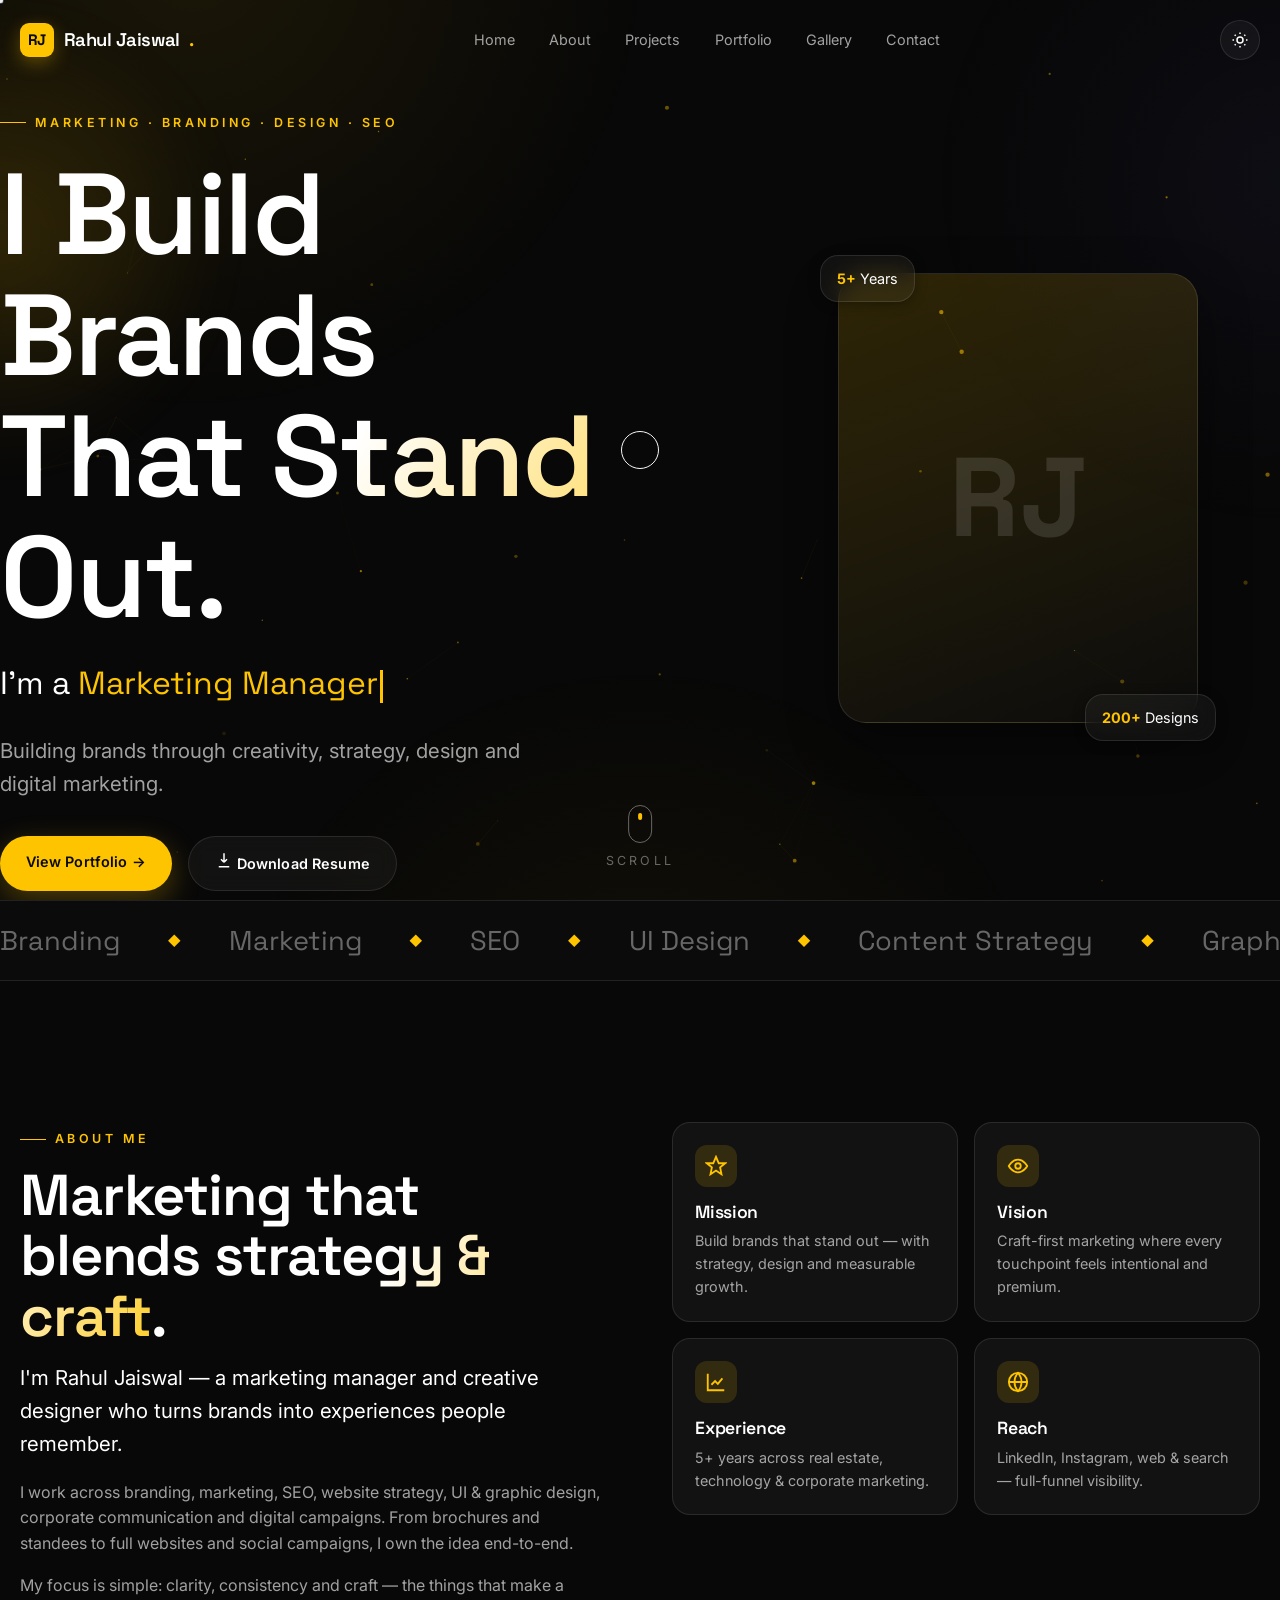
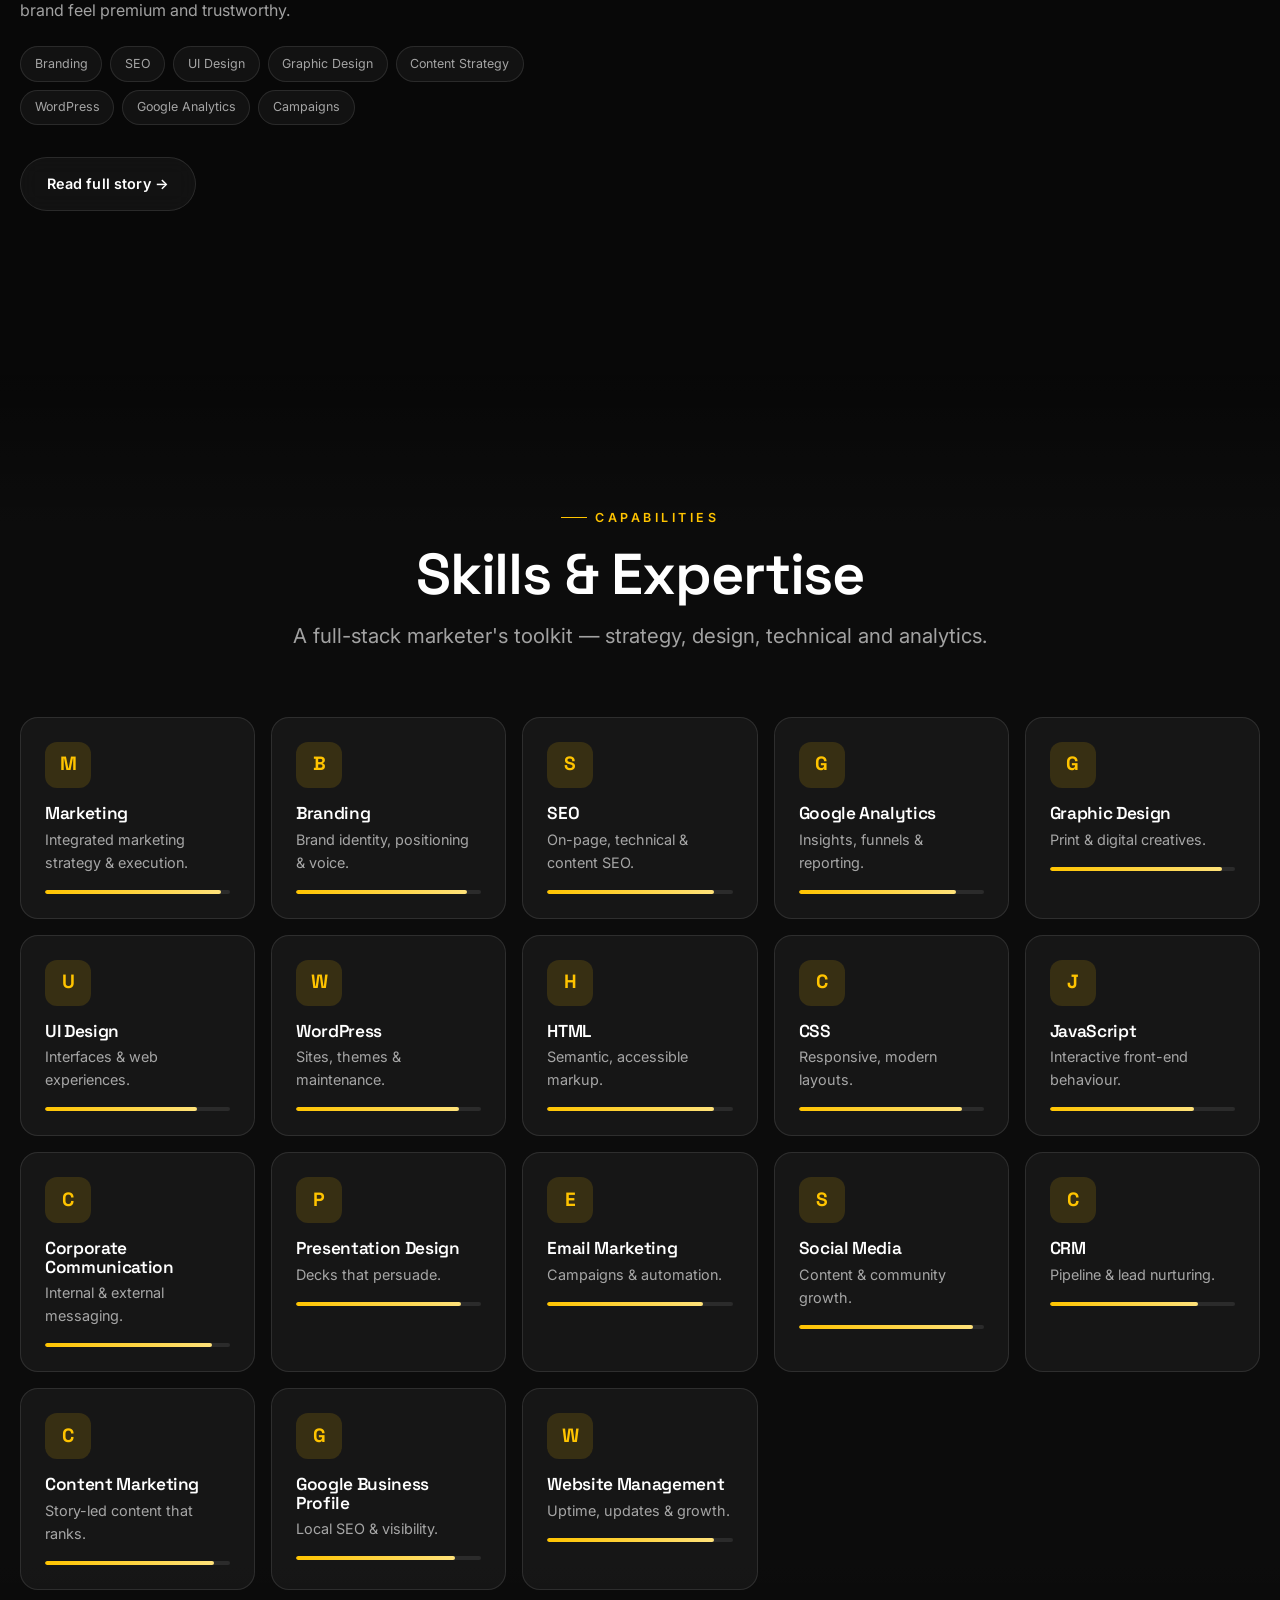
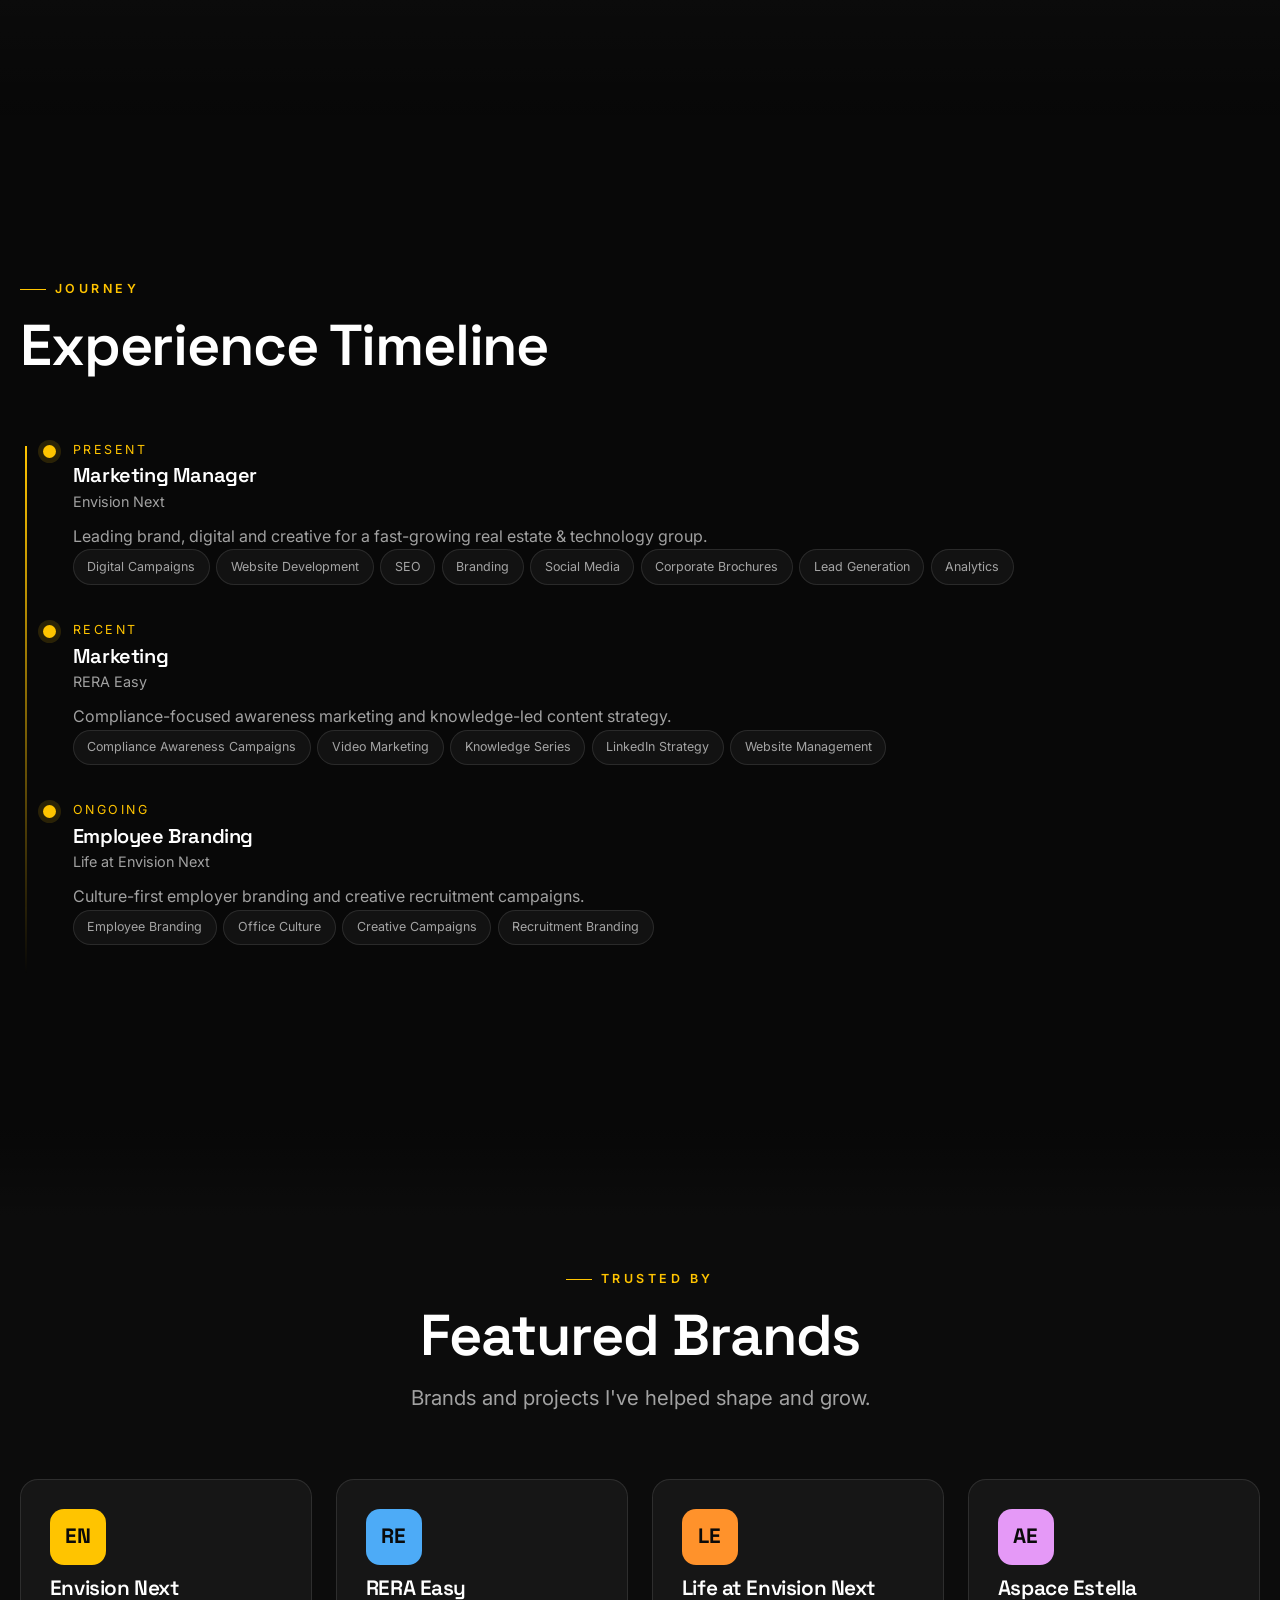
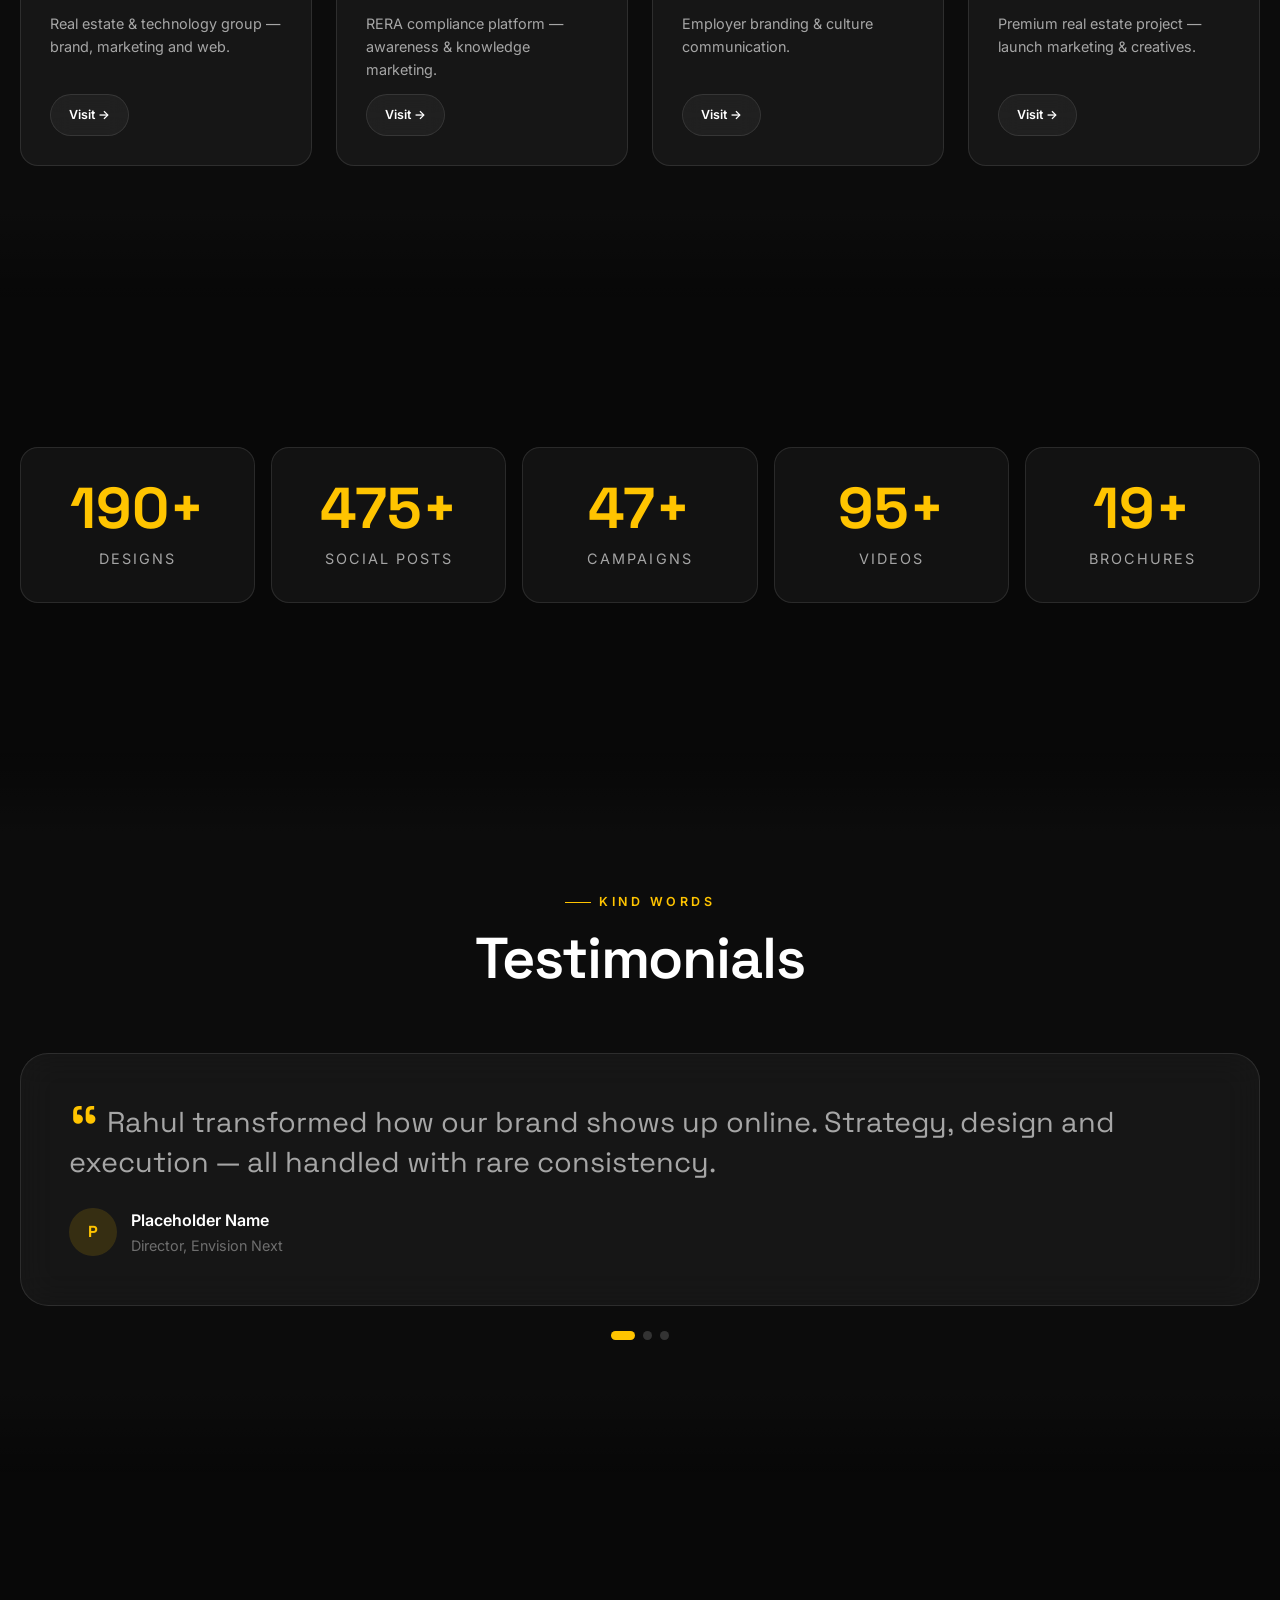
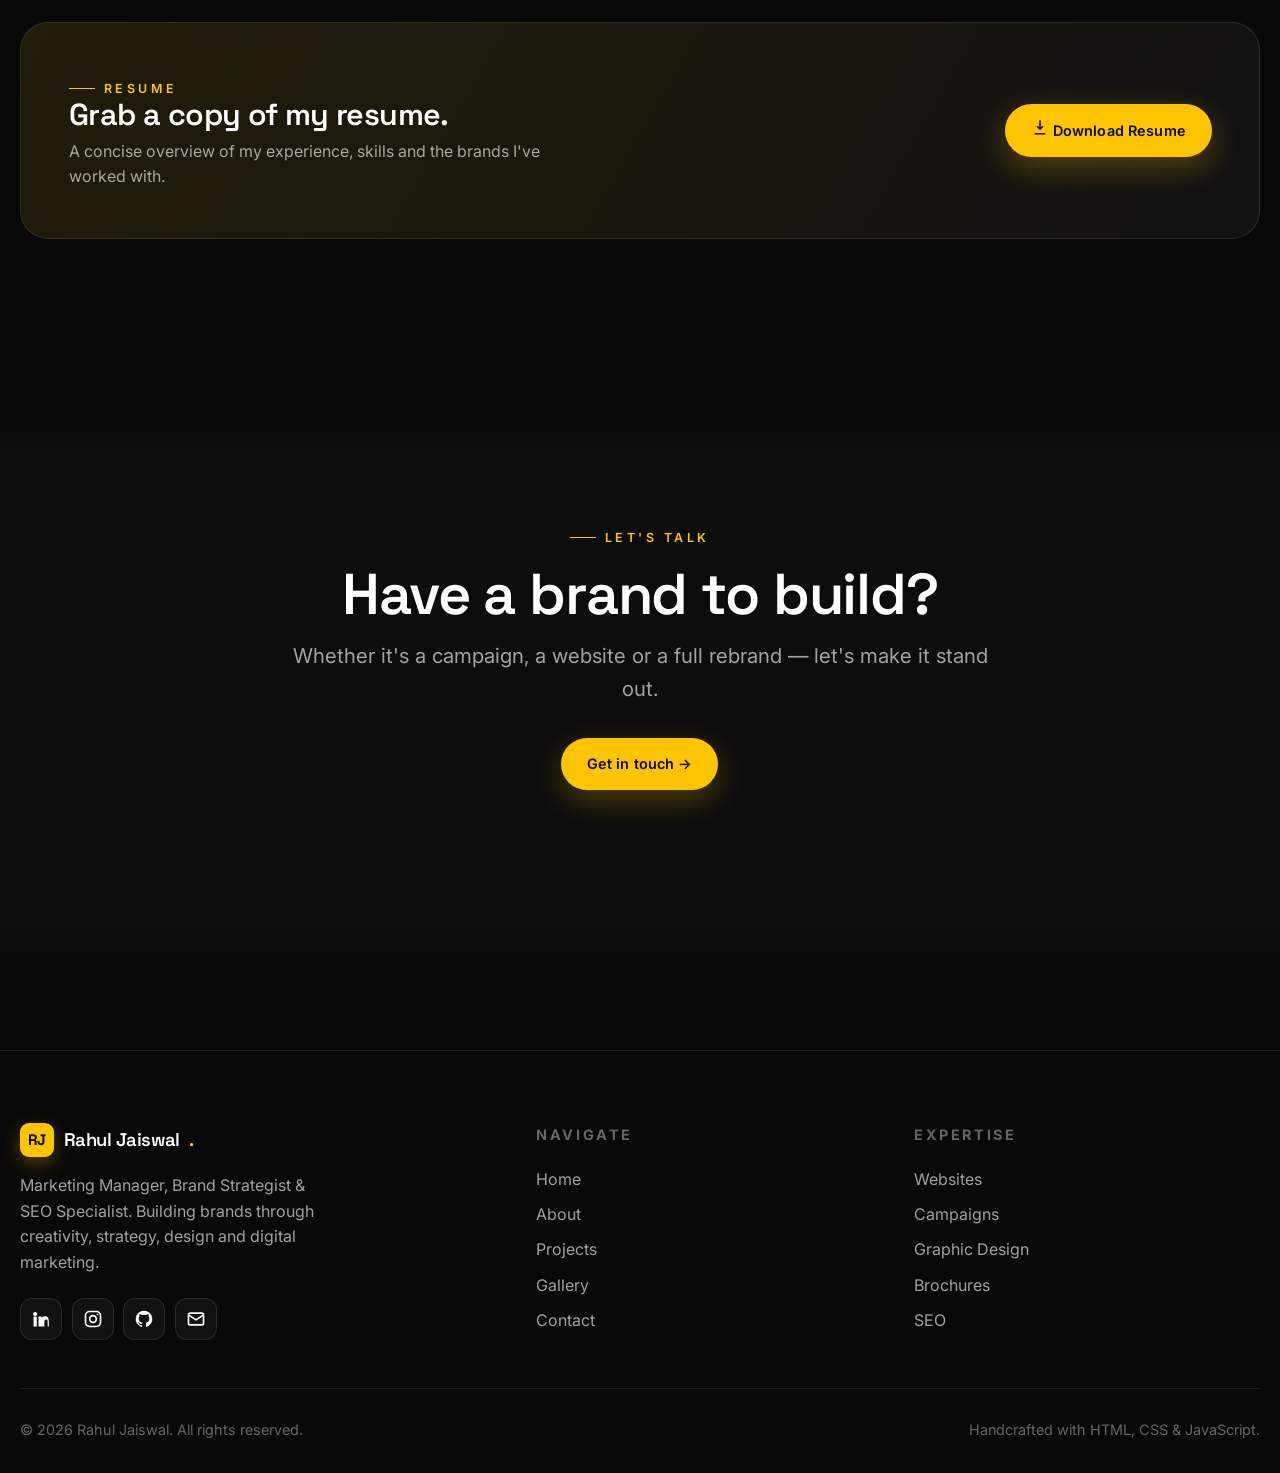
==== index.html @ 7d5ca187 "Build complete premium portfolio website for Rahul Jaiswal Handcrafted, framework-free portfolio (HT" ====
<!DOCTYPE html>
<html lang="en" data-theme="dark">
<head>
  <meta charset="UTF-8" />
  <meta name="viewport" content="width=device-width, initial-scale=1.0" />
  <meta name="theme-color" content="#080808" />

  <!-- Primary SEO -->
  <title>Rahul Jaiswal — Marketing Manager, Brand Strategist & SEO Specialist</title>
  <meta name="description" content="Portfolio of Rahul Jaiswal — Marketing Manager, Digital Marketing Strategist, Brand Designer and SEO Specialist. Building brands through creativity, strategy, design and digital marketing." />
  <meta name="keywords" content="Rahul Jaiswal, Marketing Manager, Brand Strategist, SEO Specialist, Digital Marketing, Graphic Design, Envision Next, RERA Easy, Portfolio" />
  <meta name="author" content="Rahul Jaiswal" />
  <link rel="canonical" href="https://rahuljaiswal1k-lgtm.github.io/desktop-tutorial/index.html" />

  <!-- Open Graph -->
  <meta property="og:type" content="website" />
  <meta property="og:title" content="Rahul Jaiswal — Marketing Manager & Brand Strategist" />
  <meta property="og:description" content="Building brands through creativity, strategy, design and digital marketing." />
  <meta property="og:url" content="https://rahuljaiswal1k-lgtm.github.io/desktop-tutorial/index.html" />
  <meta property="og:image" content="https://rahuljaiswal1k-lgtm.github.io/desktop-tutorial/assets/icons/og-image.svg" />
  <meta property="og:site_name" content="Rahul Jaiswal Portfolio" />

  <!-- Twitter -->
  <meta name="twitter:card" content="summary_large_image" />
  <meta name="twitter:title" content="Rahul Jaiswal — Marketing Manager & Brand Strategist" />
  <meta name="twitter:description" content="Building brands through creativity, strategy, design and digital marketing." />
  <meta name="twitter:image" content="https://rahuljaiswal1k-lgtm.github.io/desktop-tutorial/assets/icons/og-image.svg" />

  <!-- Icons & manifest -->
  <link rel="icon" href="assets/icons/favicon.svg" type="image/svg+xml" />
  <link rel="apple-touch-icon" href="assets/icons/favicon.svg" />
  <link rel="manifest" href="site.webmanifest" />

  <!-- Fonts (self-hostable; system fallback if offline) -->
  <link rel="preconnect" href="https://fonts.googleapis.com" />
  <link rel="preconnect" href="https://fonts.gstatic.com" crossorigin />
  <link href="https://fonts.googleapis.com/css2?family=Inter:wght@400;500;600;700&family=Space+Grotesk:wght@400;500;600;700&display=swap" rel="stylesheet" />

  <link rel="stylesheet" href="assets/css/style.css" />

  <!-- Structured data (JSON-LD) -->
  <script type="application/ld+json">
  {
    "@context": "https://schema.org",
    "@type": "Person",
    "name": "Rahul Jaiswal",
    "jobTitle": "Marketing Manager",
    "description": "Marketing Manager, Digital Marketing Strategist, Brand Designer and SEO Specialist.",
    "url": "https://rahuljaiswal1k-lgtm.github.io/desktop-tutorial/",
    "image": "https://rahuljaiswal1k-lgtm.github.io/desktop-tutorial/assets/icons/og-image.svg",
    "knowsAbout": ["Marketing", "Branding", "SEO", "Graphic Design", "Content Strategy", "WordPress", "Social Media Marketing"],
    "worksFor": { "@type": "Organization", "name": "Envision Next" },
    "sameAs": [
      "https://www.linkedin.com/",
      "https://www.instagram.com/",
      "https://github.com/rahuljaiswal1k-lgtm"
    ]
  }
  </script>
</head>
<body>
  <!-- ============ LOADER ============ -->
  <div class="loader" role="status" aria-label="Loading">
    <div class="loader__inner">
      <div class="loader__logo">Rahul Jaiswal<span class="text-accent">.</span></div>
      <div class="loader__bar"><span></span></div>
      <div class="loader__pct">0%</div>
    </div>
  </div>

  <!-- Custom cursor + scroll progress -->
  <div class="cursor-dot" aria-hidden="true"></div>
  <div class="cursor-ring" aria-hidden="true"></div>
  <div class="scroll-progress" aria-hidden="true"></div>

  <!-- ============ NAV ============ -->
  <header class="nav" id="top">
    <nav class="nav__inner" aria-label="Primary">
      <a href="index.html" class="logo magnetic">
        <span class="logo__mark">RJ</span>
        Rahul Jaiswal<span class="logo__dot">.</span>
      </a>
      <div class="nav__links">
        <a class="nav__link active" href="index.html">Home</a>
        <a class="nav__link" href="about.html">About</a>
        <a class="nav__link" href="projects.html">Projects</a>
        <a class="nav__link" href="projects.html#social">Portfolio</a>
        <a class="nav__link" href="gallery.html">Gallery</a>
        <a class="nav__link" href="contact.html">Contact</a>
      </div>
      <div class="nav__right">
        <button class="theme-toggle" aria-label="Toggle light / dark theme">
          <svg class="icon-sun" viewBox="0 0 24 24" fill="none" stroke="currentColor" stroke-width="2"><circle cx="12" cy="12" r="4"/><path d="M12 2v2M12 20v2M4.9 4.9l1.4 1.4M17.7 17.7l1.4 1.4M2 12h2M20 12h2M4.9 19.1l1.4-1.4M17.7 6.3l1.4-1.4"/></svg>
          <svg class="icon-moon" viewBox="0 0 24 24" fill="currentColor"><path d="M21 12.8A9 9 0 1 1 11.2 3a7 7 0 0 0 9.8 9.8z"/></svg>
        </button>
        <button class="hamburger" aria-label="Open menu" aria-expanded="false"><span></span><span></span><span></span></button>
      </div>
    </nav>
  </header>

  <!-- Mobile menu -->
  <div class="mobile-menu" role="dialog" aria-label="Mobile navigation">
    <a href="index.html">Home</a>
    <a href="about.html">About</a>
    <a href="projects.html">Projects</a>
    <a href="projects.html#social">Portfolio</a>
    <a href="gallery.html">Gallery</a>
    <a href="contact.html">Contact</a>
  </div>

  <main>
    <!-- ============ HERO ============ -->
    <section class="hero" id="home">
      <canvas class="hero__particles" aria-hidden="true"></canvas>
      <div class="hero__glow" aria-hidden="true"></div>
      <div class="container hero__inner">
        <div class="hero__content">
          <p class="eyebrow hero__eyebrow">Marketing · Branding · Design · SEO</p>
          <h1 class="hero__title">
            <span class="line"><span class="reveal in">I Build Brands</span></span>
            <span class="line"><span class="gradient-text reveal in" data-delay="1">That Stand Out.</span></span>
          </h1>
          <div class="hero__typed-wrap">
            I'm a <span class="hero__typed"></span><span class="hero__typed-cursor" aria-hidden="true"></span>
          </div>
          <p class="hero__desc" data-profile="tagline">Building brands through creativity, strategy, design and digital marketing.</p>
          <div class="hero__cta">
            <a href="projects.html" class="btn btn--primary magnetic">View Portfolio <span class="btn__arrow">→</span></a>
            <a href="assets/Rahul-Jaiswal-Resume.pdf" class="btn btn--ghost magnetic" download>
              <svg viewBox="0 0 24 24" fill="none" stroke="currentColor" stroke-width="2"><path d="M12 3v12m0 0l-4-4m4 4l4-4M5 21h14"/></svg>
              Download Resume
            </a>
          </div>
        </div>
        <div class="hero__media reveal in" data-delay="2">
          <div class="hero__portrait tilt">
            <div class="portrait-fallback">RJ</div>
            <img src="assets/images/rahul-jaiswal.jpg" alt="Rahul Jaiswal" onload="this.style.opacity=1" style="opacity:0;transition:opacity .6s" onerror="this.remove()" />
          </div>
          <div class="hero__badge hero__badge--1"><strong>5+</strong> Years</div>
          <div class="hero__badge hero__badge--2"><strong>200+</strong> Designs</div>
        </div>
      </div>
      <a href="#about" class="scroll-indicator" aria-label="Scroll down">
        <span class="mouse"></span>
        Scroll
      </a>
    </section>

    <!-- Marquee -->
    <div class="marquee" aria-hidden="true">
      <div class="marquee__track">
        <span>Branding</span><span>Marketing</span><span>SEO</span><span>UI Design</span><span>Content Strategy</span><span>Graphic Design</span>
        <span>Branding</span><span>Marketing</span><span>SEO</span><span>UI Design</span><span>Content Strategy</span><span>Graphic Design</span>
      </div>
    </div>

    <!-- ============ ABOUT ============ -->
    <section class="section" id="about">
      <div class="container">
        <div class="about__grid">
          <div class="reveal">
            <p class="eyebrow">About Me</p>
            <h2 class="section__title">Marketing that blends <span class="gradient-text">strategy & craft</span>.</h2>
            <p class="about__lead">I'm Rahul Jaiswal — a marketing manager and creative designer who turns brands into experiences people remember.</p>
            <div class="about__text">
              <p>I work across branding, marketing, SEO, website strategy, UI &amp; graphic design, corporate communication and digital campaigns. From brochures and standees to full websites and social campaigns, I own the idea end-to-end.</p>
              <p>My focus is simple: clarity, consistency and craft — the things that make a brand feel premium and trustworthy.</p>
            </div>
            <div class="about__pills">
              <span class="pill">Branding</span><span class="pill">SEO</span><span class="pill">UI Design</span>
              <span class="pill">Graphic Design</span><span class="pill">Content Strategy</span><span class="pill">WordPress</span>
              <span class="pill">Google Analytics</span><span class="pill">Campaigns</span>
            </div>
            <a href="about.html" class="btn btn--ghost magnetic mt-2">Read full story <span class="btn__arrow">→</span></a>
          </div>
          <div class="about__cards">
            <div class="mini-card reveal" data-delay="1">
              <div class="icon"><svg viewBox="0 0 24 24" fill="none" stroke="currentColor" stroke-width="2"><path d="M12 2l3 7h7l-5.5 4.5L18 21l-6-4-6 4 1.5-7.5L2 9h7z"/></svg></div>
              <h4>Mission</h4>
              <p>Build brands that stand out — with strategy, design and measurable growth.</p>
            </div>
            <div class="mini-card reveal" data-delay="2">
              <div class="icon"><svg viewBox="0 0 24 24" fill="none" stroke="currentColor" stroke-width="2"><circle cx="12" cy="12" r="3"/><path d="M2 12s3.5-7 10-7 10 7 10 7-3.5 7-10 7-10-7-10-7z"/></svg></div>
              <h4>Vision</h4>
              <p>Craft-first marketing where every touchpoint feels intentional and premium.</p>
            </div>
            <div class="mini-card reveal" data-delay="3">
              <div class="icon"><svg viewBox="0 0 24 24" fill="none" stroke="currentColor" stroke-width="2"><path d="M3 3v18h18"/><path d="M7 15l4-4 3 3 5-6"/></svg></div>
              <h4>Experience</h4>
              <p>5+ years across real estate, technology &amp; corporate marketing.</p>
            </div>
            <div class="mini-card reveal" data-delay="4">
              <div class="icon"><svg viewBox="0 0 24 24" fill="none" stroke="currentColor" stroke-width="2"><path d="M12 2a10 10 0 100 20 10 10 0 000-20z"/><path d="M2 12h20M12 2a15 15 0 010 20 15 15 0 010-20z"/></svg></div>
              <h4>Reach</h4>
              <p>LinkedIn, Instagram, web &amp; search — full-funnel visibility.</p>
            </div>
          </div>
        </div>
      </div>
    </section>

    <!-- ============ SKILLS ============ -->
    <section class="section section--alt" id="skills">
      <div class="container">
        <div class="section__head center">
          <p class="eyebrow">Capabilities</p>
          <h2 class="section__title">Skills &amp; Expertise</h2>
          <p class="section__lead">A full-stack marketer's toolkit — strategy, design, technical and analytics.</p>
        </div>
        <div class="skills__grid" data-render="skills"></div>
      </div>
    </section>

    <!-- ============ EXPERIENCE ============ -->
    <section class="section" id="experience">
      <div class="container">
        <div class="section__head">
          <p class="eyebrow">Journey</p>
          <h2 class="section__title">Experience Timeline</h2>
        </div>
        <div class="timeline" data-render="experience"></div>
      </div>
    </section>

    <!-- ============ FEATURED BRANDS ============ -->
    <section class="section section--alt" id="brands">
      <div class="container">
        <div class="section__head center">
          <p class="eyebrow">Trusted By</p>
          <h2 class="section__title">Featured Brands</h2>
          <p class="section__lead">Brands and projects I've helped shape and grow.</p>
        </div>
        <div class="grid grid-4" data-render="brands"></div>
      </div>
    </section>

    <!-- ============ STATS ============ -->
    <section class="section" id="stats">
      <div class="container">
        <div class="stats" data-render="stats"></div>
      </div>
    </section>

    <!-- ============ TESTIMONIALS ============ -->
    <section class="section section--alt" id="testimonials">
      <div class="container">
        <div class="section__head center">
          <p class="eyebrow">Kind Words</p>
          <h2 class="section__title">Testimonials</h2>
        </div>
        <div class="testi" data-testimonials>
          <div class="testi__track"></div>
          <div class="testi__dots"></div>
        </div>
      </div>
    </section>

    <!-- ============ RESUME ============ -->
    <section class="section" id="resume">
      <div class="container">
        <div class="resume-card reveal">
          <div>
            <p class="eyebrow">Resume</p>
            <h3>Grab a copy of my resume.</h3>
            <p>A concise overview of my experience, skills and the brands I've worked with.</p>
          </div>
          <a href="assets/Rahul-Jaiswal-Resume.pdf" class="btn btn--primary magnetic" download>
            <svg viewBox="0 0 24 24" fill="none" stroke="currentColor" stroke-width="2"><path d="M12 3v12m0 0l-4-4m4 4l4-4M5 21h14"/></svg>
            Download Resume
          </a>
        </div>
      </div>
    </section>

    <!-- ============ CONTACT PREVIEW ============ -->
    <section class="section section--alt" id="contact">
      <div class="container">
        <div class="section__head center">
          <p class="eyebrow">Let's Talk</p>
          <h2 class="section__title">Have a brand to build?</h2>
          <p class="section__lead">Whether it's a campaign, a website or a full rebrand — let's make it stand out.</p>
          <a href="contact.html" class="btn btn--primary magnetic mt-2">Get in touch <span class="btn__arrow">→</span></a>
        </div>
      </div>
    </section>
  </main>

  <!-- ============ FOOTER (shared markup across pages) ============ -->
  <footer class="footer">
    <div class="container">
      <div class="footer__top">
        <div class="footer__brand">
          <a href="index.html" class="logo"><span class="logo__mark">RJ</span>Rahul Jaiswal<span class="logo__dot">.</span></a>
          <p>Marketing Manager, Brand Strategist &amp; SEO Specialist. Building brands through creativity, strategy, design and digital marketing.</p>
          <div class="footer__socials">
            <a class="social-btn" data-social="linkedin" href="#" target="_blank" rel="noopener" aria-label="LinkedIn"><svg viewBox="0 0 24 24" fill="currentColor"><path d="M4.98 3.5a2.5 2.5 0 11-.02 5 2.5 2.5 0 01.02-5zM3 9h4v12H3zM9 9h3.8v1.7h.05c.53-1 1.83-2.05 3.77-2.05 4.03 0 4.78 2.65 4.78 6.1V21H20v-5.5c0-1.3-.02-3-1.83-3-1.83 0-2.1 1.43-2.1 2.9V21H9z"/></svg></a>
            <a class="social-btn" data-social="instagram" href="#" target="_blank" rel="noopener" aria-label="Instagram"><svg viewBox="0 0 24 24" fill="none" stroke="currentColor" stroke-width="2"><rect x="3" y="3" width="18" height="18" rx="5"/><circle cx="12" cy="12" r="4"/><circle cx="17.5" cy="6.5" r="1" fill="currentColor" stroke="none"/></svg></a>
            <a class="social-btn" data-social="github" href="#" target="_blank" rel="noopener" aria-label="GitHub"><svg viewBox="0 0 24 24" fill="currentColor"><path d="M12 2a10 10 0 00-3.16 19.49c.5.09.68-.22.68-.48v-1.7c-2.78.6-3.37-1.34-3.37-1.34-.45-1.16-1.11-1.47-1.11-1.47-.9-.62.07-.6.07-.6 1 .07 1.53 1.03 1.53 1.03.9 1.52 2.34 1.08 2.91.83.09-.65.35-1.09.63-1.34-2.22-.25-4.55-1.11-4.55-4.94 0-1.09.39-1.98 1.03-2.68-.1-.25-.45-1.27.1-2.64 0 0 .84-.27 2.75 1.02a9.6 9.6 0 015 0c1.91-1.29 2.75-1.02 2.75-1.02.55 1.37.2 2.39.1 2.64.64.7 1.03 1.59 1.03 2.68 0 3.84-2.34 4.68-4.57 4.93.36.31.68.92.68 1.85v2.74c0 .27.18.58.69.48A10 10 0 0012 2z"/></svg></a>
            <a class="social-btn" data-profile="email" href="mailto:envisionnexttech2@gmail.com" aria-label="Email"><svg viewBox="0 0 24 24" fill="none" stroke="currentColor" stroke-width="2"><rect x="3" y="5" width="18" height="14" rx="2"/><path d="M3 7l9 6 9-6"/></svg></a>
          </div>
        </div>
        <div class="footer__col">
          <h5>Navigate</h5>
          <a href="index.html">Home</a>
          <a href="about.html">About</a>
          <a href="projects.html">Projects</a>
          <a href="gallery.html">Gallery</a>
          <a href="contact.html">Contact</a>
        </div>
        <div class="footer__col">
          <h5>Expertise</h5>
          <a href="projects.html">Websites</a>
          <a href="projects.html#campaigns">Campaigns</a>
          <a href="gallery.html">Graphic Design</a>
          <a href="gallery.html#brochures">Brochures</a>
          <a href="projects.html#seo">SEO</a>
        </div>
      </div>
      <div class="footer__bottom">
        <span>© <span data-year>2026</span> Rahul Jaiswal. All rights reserved.</span>
        <span>Handcrafted with HTML, CSS &amp; JavaScript.</span>
      </div>
    </div>
  </footer>

  <script type="module" src="assets/js/main.js"></script>
</body>
</html>
---- assets/css/style.css ----
/* =============================================================
   Rahul Jaiswal — Portfolio
   Handcrafted design system. No frameworks. Pure CSS.
   Table of Contents
   01. Design Tokens (CSS custom properties)
   02. Reset & Base
   03. Typography
   04. Layout helpers (container, section, grid)
   05. Buttons
   06. Navigation
   07. Loader
   08. Custom Cursor
   09. Hero
   10. Section headers & reveal animations
   11. About / Timeline
   12. Skills
   13. Cards (brands, websites, social, campaigns, videos)
   14. Filters
   15. Gallery / Masonry / Lightbox
   16. Brochures / PDF cards
   17. Stats counters
   18. Testimonials slider
   19. Resume card
   20. Contact & Form
   21. Footer
   22. Utilities & scrollbar
   23. Light theme overrides
   24. Responsive
   25. Reduced motion / print
   ============================================================= */

/* ============ 01. DESIGN TOKENS ============ */
:root {
  /* Brand palette */
  --accent: #FFC400;
  --accent-soft: rgba(255, 196, 0, 0.14);
  --accent-glow: rgba(255, 196, 0, 0.45);

  /* Dark theme (default) */
  --bg: #080808;
  --bg-elev: #0f0f10;
  --bg-elev-2: #161618;
  --text: #ffffff;
  --text-muted: rgba(255, 255, 255, 0.62);
  --text-faint: rgba(255, 255, 255, 0.38);
  --line: rgba(255, 255, 255, 0.09);
  --line-strong: rgba(255, 255, 255, 0.16);

  /* Glass */
  --glass-bg: rgba(255, 255, 255, 0.045);
  --glass-border: rgba(255, 255, 255, 0.10);
  --glass-blur: 18px;

  /* Shadows */
  --shadow-sm: 0 2px 12px rgba(0, 0, 0, 0.35);
  --shadow-md: 0 18px 50px rgba(0, 0, 0, 0.45);
  --shadow-glow: 0 20px 60px rgba(255, 196, 0, 0.12);

  /* Radius */
  --r-sm: 10px;
  --r-md: 18px;
  --r-lg: 28px;
  --r-pill: 999px;

  /* Type scale (fluid) */
  --fs-hero: clamp(3rem, 9vw, 8.5rem);
  --fs-h1: clamp(2.4rem, 6vw, 5rem);
  --fs-h2: clamp(2rem, 4.5vw, 3.6rem);
  --fs-h3: clamp(1.3rem, 2.4vw, 1.9rem);
  --fs-lead: clamp(1.05rem, 1.6vw, 1.35rem);
  --fs-body: 1rem;
  --fs-sm: 0.9rem;
  --fs-xs: 0.78rem;

  /* Spacing */
  --space-section: clamp(5rem, 11vw, 9rem);
  --container: 1240px;

  /* Motion */
  --ease: cubic-bezier(0.22, 1, 0.36, 1);
  --ease-out: cubic-bezier(0.16, 1, 0.3, 1);
  --dur: 0.6s;

  /* Fonts */
  --font-display: "Clash", "Space Grotesk", "Segoe UI", system-ui, sans-serif;
  --font-body: "Inter", "Segoe UI", system-ui, -apple-system, sans-serif;
}

/* ============ 02. RESET & BASE ============ */
*, *::before, *::after { box-sizing: border-box; margin: 0; padding: 0; }

html {
  scroll-behavior: smooth;
  -webkit-text-size-adjust: 100%;
  font-size: 100%;
}

body {
  font-family: var(--font-body);
  background: var(--bg);
  color: var(--text);
  line-height: 1.6;
  overflow-x: hidden;
  -webkit-font-smoothing: antialiased;
  -moz-osx-font-smoothing: grayscale;
  min-height: 100vh;
  position: relative;
}

/* Ambient background gradients (fixed, subtle) */
body::before {
  content: "";
  position: fixed;
  inset: 0;
  z-index: -2;
  background:
    radial-gradient(60vw 60vw at 15% -5%, rgba(255, 196, 0, 0.08), transparent 60%),
    radial-gradient(50vw 50vw at 100% 20%, rgba(120, 120, 255, 0.05), transparent 55%),
    radial-gradient(55vw 55vw at 50% 120%, rgba(255, 196, 0, 0.05), transparent 60%);
  pointer-events: none;
}

img { max-width: 100%; display: block; }
a { color: inherit; text-decoration: none; }
button { font-family: inherit; cursor: pointer; border: none; background: none; color: inherit; }
ul { list-style: none; }
input, textarea, select { font-family: inherit; }
:focus-visible { outline: 2px solid var(--accent); outline-offset: 3px; border-radius: 4px; }

::selection { background: var(--accent); color: #000; }

/* ============ 03. TYPOGRAPHY ============ */
h1, h2, h3, h4 { font-family: var(--font-display); font-weight: 600; line-height: 1.05; letter-spacing: -0.02em; }
p { color: var(--text-muted); }

.eyebrow {
  display: inline-flex;
  align-items: center;
  gap: 0.55rem;
  font-size: var(--fs-xs);
  text-transform: uppercase;
  letter-spacing: 0.28em;
  color: var(--accent);
  font-weight: 600;
}
.eyebrow::before {
  content: "";
  width: 26px; height: 1px;
  background: var(--accent);
  display: inline-block;
}

.gradient-text {
  background: linear-gradient(120deg, #fff 0%, #fff 45%, var(--accent) 110%);
  -webkit-background-clip: text; background-clip: text;
  -webkit-text-fill-color: transparent; color: transparent;
}

/* ============ 04. LAYOUT ============ */
.container { width: min(100% - 2.5rem, var(--container)); margin-inline: auto; }
.section { padding-block: var(--space-section); position: relative; }
.section--alt { background:
    linear-gradient(180deg, transparent, rgba(255,255,255,0.02) 12%, rgba(255,255,255,0.02) 88%, transparent);
}
.section__head { max-width: 720px; margin-bottom: clamp(2.5rem, 5vw, 4rem); }
.section__head.center { margin-inline: auto; text-align: center; }
.section__title { font-size: var(--fs-h2); margin: 1rem 0 1rem; }
.section__lead { font-size: var(--fs-lead); color: var(--text-muted); }

.grid { display: grid; gap: 1.5rem; }
.grid-2 { grid-template-columns: repeat(2, 1fr); }
.grid-3 { grid-template-columns: repeat(3, 1fr); }
.grid-4 { grid-template-columns: repeat(4, 1fr); }

/* ============ 05. BUTTONS ============ */
.btn {
  --pad-y: 0.9rem; --pad-x: 1.6rem;
  position: relative;
  display: inline-flex; align-items: center; gap: 0.6rem;
  padding: var(--pad-y) var(--pad-x);
  border-radius: var(--r-pill);
  font-weight: 600; font-size: var(--fs-sm);
  letter-spacing: 0.01em;
  transition: transform var(--dur) var(--ease), box-shadow var(--dur) var(--ease), background .3s, color .3s;
  will-change: transform;
  overflow: hidden;
}
.btn svg { width: 18px; height: 18px; }
.btn--primary { background: var(--accent); color: #0a0a0a; box-shadow: 0 10px 30px rgba(255,196,0,0.28); }
.btn--primary:hover { box-shadow: 0 16px 44px rgba(255,196,0,0.42); transform: translateY(-3px); }
.btn--ghost { background: var(--glass-bg); color: var(--text); border: 1px solid var(--glass-border); backdrop-filter: blur(10px); }
.btn--ghost:hover { border-color: var(--accent); color: var(--accent); transform: translateY(-3px); }
.btn--sm { --pad-y: 0.62rem; --pad-x: 1.1rem; font-size: var(--fs-xs); }
.btn__arrow { transition: transform .3s var(--ease); }
.btn:hover .btn__arrow { transform: translateX(4px); }

/* Magnetic wrapper */
.magnetic { display: inline-block; }

/* ============ 06. NAVIGATION ============ */
.nav {
  position: fixed; inset: 0 0 auto 0; z-index: 100;
  transition: background .4s var(--ease), backdrop-filter .4s, border-color .4s, padding .4s;
  border-bottom: 1px solid transparent;
}
.nav__inner {
  width: min(100% - 2.5rem, var(--container));
  margin-inline: auto;
  display: flex; align-items: center; justify-content: space-between;
  padding-block: 1.25rem;
  transition: padding .4s var(--ease);
}
.nav.scrolled {
  background: rgba(8,8,8,0.6);
  backdrop-filter: saturate(160%) blur(16px);
  -webkit-backdrop-filter: saturate(160%) blur(16px);
  border-bottom-color: var(--line);
}
.nav.scrolled .nav__inner { padding-block: 0.8rem; }

.logo { display: inline-flex; align-items: center; gap: 0.6rem; font-family: var(--font-display); font-weight: 600; font-size: 1.15rem; letter-spacing: -0.02em; }
.logo__mark {
  width: 34px; height: 34px; border-radius: 9px;
  display: grid; place-items: center;
  background: var(--accent); color: #0a0a0a; font-weight: 700; font-size: 0.95rem;
  box-shadow: 0 6px 18px rgba(255,196,0,0.3);
}
.logo__dot { color: var(--accent); }

.nav__links { display: flex; align-items: center; gap: 0.35rem; }
.nav__link {
  position: relative; padding: 0.5rem 0.9rem; font-size: var(--fs-sm);
  color: var(--text-muted); border-radius: var(--r-pill);
  transition: color .3s;
}
.nav__link::after {
  content: ""; position: absolute; left: 0.9rem; right: 0.9rem; bottom: 0.35rem; height: 2px;
  background: var(--accent); transform: scaleX(0); transform-origin: left;
  transition: transform .35s var(--ease); border-radius: 2px;
}
.nav__link:hover, .nav__link.active { color: var(--text); }
.nav__link:hover::after, .nav__link.active::after { transform: scaleX(1); }

.nav__right { display: flex; align-items: center; gap: 0.6rem; }

/* Theme toggle */
.theme-toggle {
  width: 40px; height: 40px; border-radius: var(--r-pill);
  display: grid; place-items: center; border: 1px solid var(--glass-border);
  background: var(--glass-bg); transition: border-color .3s, transform .3s;
}
.theme-toggle:hover { border-color: var(--accent); transform: rotate(-15deg); }
.theme-toggle svg { width: 18px; height: 18px; }
.theme-toggle .icon-moon { display: none; }
.theme-toggle .icon-sun { display: block; }

/* Hamburger */
.hamburger { display: none; width: 42px; height: 42px; border-radius: var(--r-pill); border: 1px solid var(--glass-border); background: var(--glass-bg); position: relative; }
.hamburger span { position: absolute; left: 11px; right: 11px; height: 2px; background: var(--text); border-radius: 2px; transition: transform .35s var(--ease), opacity .25s; }
.hamburger span:nth-child(1) { top: 15px; }
.hamburger span:nth-child(2) { top: 20px; }
.hamburger span:nth-child(3) { top: 25px; }
.hamburger.open span:nth-child(1) { transform: translateY(5px) rotate(45deg); }
.hamburger.open span:nth-child(2) { opacity: 0; }
.hamburger.open span:nth-child(3) { transform: translateY(-5px) rotate(-45deg); }

/* Mobile drawer */
.mobile-menu {
  position: fixed; inset: 0; z-index: 99;
  background: rgba(8,8,8,0.85); backdrop-filter: blur(22px);
  display: flex; flex-direction: column; justify-content: center; align-items: center; gap: 0.5rem;
  opacity: 0; visibility: hidden; transition: opacity .4s var(--ease), visibility .4s;
}
.mobile-menu.open { opacity: 1; visibility: visible; }
.mobile-menu a { font-family: var(--font-display); font-size: clamp(1.8rem, 8vw, 3rem); color: var(--text-muted); transition: color .3s, transform .3s; }
.mobile-menu a:hover { color: var(--accent); transform: translateX(6px); }

/* ============ 07. LOADER ============ */
.loader {
  position: fixed; inset: 0; z-index: 9999; background: var(--bg);
  display: grid; place-items: center; transition: opacity .6s var(--ease), visibility .6s;
}
.loader.done { opacity: 0; visibility: hidden; }
.loader__inner { text-align: center; }
.loader__logo { font-family: var(--font-display); font-size: clamp(2rem, 8vw, 3.5rem); font-weight: 600; letter-spacing: -0.03em; }
.loader__bar { width: min(240px, 60vw); height: 3px; background: var(--line); border-radius: 2px; margin: 1.4rem auto 0; overflow: hidden; }
.loader__bar span { display: block; height: 100%; width: 0; background: var(--accent); border-radius: 2px; transition: width .3s ease; }
.loader__pct { margin-top: 0.8rem; font-size: var(--fs-xs); color: var(--text-faint); letter-spacing: 0.3em; }

/* ============ 08. CUSTOM CURSOR ============ */
.cursor-dot, .cursor-ring { position: fixed; top: 0; left: 0; z-index: 9998; pointer-events: none; border-radius: 50%; transform: translate(-50%, -50%); mix-blend-mode: difference; }
.cursor-dot { width: 7px; height: 7px; background: #fff; }
.cursor-ring { width: 38px; height: 38px; border: 1.5px solid #fff; transition: width .25s var(--ease), height .25s var(--ease), background .25s, opacity .25s; }
.cursor-ring.hovering { width: 62px; height: 62px; background: rgba(255,255,255,0.1); }
@media (hover: none), (pointer: coarse) { .cursor-dot, .cursor-ring { display: none; } }

/* ============ 09. HERO ============ */
.hero { position: relative; min-height: 100svh; display: flex; align-items: center; overflow: hidden; padding-top: 6rem; }
.hero__particles { position: absolute; inset: 0; z-index: 0; }
.hero__glow { position: absolute; width: 520px; height: 520px; border-radius: 50%; background: radial-gradient(circle, var(--accent-glow), transparent 62%); filter: blur(30px); opacity: 0.35; pointer-events: none; transform: translate(-50%, -50%); z-index: 0; transition: opacity .4s; }
.hero__inner { position: relative; z-index: 2; display: grid; grid-template-columns: 1.15fr 0.85fr; gap: 3rem; align-items: center; width: 100%; }
.hero__eyebrow { margin-bottom: 1.4rem; }
.hero__title { font-size: var(--fs-hero); margin-bottom: 1.2rem; }
.hero__title .line { display: block; overflow: hidden; }
.hero__title .line > span { display: block; }
.hero__typed-wrap { font-size: clamp(1.2rem, 3vw, 2rem); font-family: var(--font-display); margin-bottom: 1.6rem; min-height: 1.4em; }
.hero__typed { color: var(--accent); }
.hero__typed-cursor { display: inline-block; width: 3px; height: 1.05em; background: var(--accent); margin-left: 2px; vertical-align: text-bottom; animation: blink 1s steps(1) infinite; }
@keyframes blink { 50% { opacity: 0; } }
.hero__desc { max-width: 520px; font-size: var(--fs-lead); margin-bottom: 2.2rem; }
.hero__cta { display: flex; flex-wrap: wrap; gap: 1rem; }

/* Hero portrait */
.hero__media { position: relative; justify-self: center; }
.hero__portrait {
  width: min(360px, 70vw); aspect-ratio: 4/5; border-radius: var(--r-lg);
  position: relative; overflow: hidden;
  border: 1px solid var(--glass-border);
  background:
    linear-gradient(160deg, rgba(255,196,0,0.16), rgba(255,255,255,0.02));
  box-shadow: var(--shadow-md);
}
.hero__portrait img { width: 100%; height: 100%; object-fit: cover; }
.hero__portrait .portrait-fallback { position: absolute; inset: 0; display: grid; place-items: center; font-family: var(--font-display); font-size: clamp(4rem, 12vw, 7rem); color: rgba(255,255,255,0.12); font-weight: 700; }
.hero__badge {
  position: absolute; padding: 0.7rem 1rem; border-radius: var(--r-md);
  background: var(--glass-bg); border: 1px solid var(--glass-border);
  backdrop-filter: blur(12px); box-shadow: var(--shadow-sm); font-size: var(--fs-sm);
}
.hero__badge strong { color: var(--accent); }
.hero__badge--1 { top: -18px; left: -18px; }
.hero__badge--2 { bottom: -18px; right: -18px; }

/* Scroll indicator */
.scroll-indicator { position: absolute; bottom: 1.8rem; left: 50%; transform: translateX(-50%); z-index: 2; display: flex; flex-direction: column; align-items: center; gap: 0.5rem; color: var(--text-faint); font-size: var(--fs-xs); letter-spacing: 0.25em; text-transform: uppercase; }
.scroll-indicator .mouse { width: 24px; height: 38px; border: 1.5px solid var(--text-faint); border-radius: 14px; position: relative; }
.scroll-indicator .mouse::after { content: ""; position: absolute; top: 7px; left: 50%; transform: translateX(-50%); width: 4px; height: 7px; background: var(--accent); border-radius: 2px; animation: scrollWheel 1.6s var(--ease) infinite; }
@keyframes scrollWheel { 0% { opacity: 0; transform: translate(-50%, 0); } 40% { opacity: 1; } 80% { opacity: 0; transform: translate(-50%, 12px); } }

/* Marquee */
.marquee { overflow: hidden; border-block: 1px solid var(--line); padding-block: 1.1rem; background: rgba(255,255,255,0.015); }
.marquee__track { display: flex; gap: 3rem; width: max-content; animation: marquee 26s linear infinite; }
.marquee__track span { font-family: var(--font-display); font-size: clamp(1.1rem,2.4vw,1.7rem); color: var(--text-faint); display: inline-flex; align-items: center; gap: 3rem; }
.marquee__track span::after { content: "◆"; color: var(--accent); font-size: 0.6em; }
.marquee:hover .marquee__track { animation-play-state: paused; }
@keyframes marquee { to { transform: translateX(-50%); } }

/* ============ 10. REVEAL ANIMATIONS ============ */
.reveal { opacity: 0; transform: translateY(34px); transition: opacity .8s var(--ease-out), transform .8s var(--ease-out); }
.reveal.in { opacity: 1; transform: none; }
.reveal[data-delay="1"] { transition-delay: .08s; }
.reveal[data-delay="2"] { transition-delay: .16s; }
.reveal[data-delay="3"] { transition-delay: .24s; }
.reveal[data-delay="4"] { transition-delay: .32s; }

/* ============ 11. ABOUT / TIMELINE ============ */
.about__grid { display: grid; grid-template-columns: 1fr 1fr; gap: clamp(2rem, 5vw, 4rem); align-items: start; }
.about__lead { font-size: var(--fs-lead); color: var(--text); margin-bottom: 1.2rem; }
.about__text p { margin-bottom: 1rem; }
.about__pills { display: flex; flex-wrap: wrap; gap: 0.5rem; margin-top: 1.4rem; }
.pill { padding: 0.42rem 0.85rem; border-radius: var(--r-pill); font-size: var(--fs-xs); background: var(--glass-bg); border: 1px solid var(--glass-border); color: var(--text-muted); }
.pill:hover { border-color: var(--accent); color: var(--accent); }

.about__cards { display: grid; grid-template-columns: 1fr 1fr; gap: 1rem; }
.mini-card { padding: 1.4rem; border-radius: var(--r-md); background: var(--glass-bg); border: 1px solid var(--glass-border); }
.mini-card h4 { font-size: 1.1rem; margin-bottom: 0.5rem; }
.mini-card p { font-size: var(--fs-sm); }
.mini-card .icon { width: 42px; height: 42px; border-radius: 12px; background: var(--accent-soft); color: var(--accent); display: grid; place-items: center; margin-bottom: 1rem; }
.mini-card .icon svg { width: 22px; height: 22px; }

/* Timeline */
.timeline { position: relative; margin-top: 2rem; padding-left: 1.5rem; }
.timeline::before { content: ""; position: absolute; left: 5px; top: 6px; bottom: 6px; width: 2px; background: linear-gradient(var(--accent), transparent); }
.timeline__item { position: relative; padding: 0 0 2.2rem 1.8rem; }
.timeline__item::before { content: ""; position: absolute; left: -1px; top: 5px; width: 13px; height: 13px; border-radius: 50%; background: var(--accent); box-shadow: 0 0 0 5px var(--accent-soft); }
.timeline__date { font-size: var(--fs-xs); letter-spacing: 0.2em; text-transform: uppercase; color: var(--accent); }
.timeline__role { font-family: var(--font-display); font-size: 1.25rem; margin: 0.35rem 0 0.2rem; }
.timeline__org { color: var(--text-muted); font-size: var(--fs-sm); margin-bottom: 0.7rem; }
.timeline__tags { display: flex; flex-wrap: wrap; gap: 0.4rem; }

/* ============ 12. SKILLS ============ */
.skills__grid { display: grid; grid-template-columns: repeat(auto-fill, minmax(200px, 1fr)); gap: 1rem; }
.skill-card {
  position: relative; padding: 1.5rem; border-radius: var(--r-md);
  background: var(--glass-bg); border: 1px solid var(--glass-border);
  transition: transform .4s var(--ease), border-color .4s, box-shadow .4s;
  overflow: hidden;
}
.skill-card::after { content: ""; position: absolute; inset: 0; background: radial-gradient(300px circle at var(--mx,50%) var(--my,0%), var(--accent-soft), transparent 60%); opacity: 0; transition: opacity .4s; pointer-events: none; }
.skill-card:hover { transform: translateY(-6px); border-color: var(--line-strong); box-shadow: var(--shadow-md); }
.skill-card:hover::after { opacity: 1; }
.skill-card__icon { width: 46px; height: 46px; border-radius: 12px; background: var(--accent-soft); color: var(--accent); display: grid; place-items: center; margin-bottom: 1rem; font-weight: 700; font-family: var(--font-display); font-size: 1.2rem; }
.skill-card h4 { font-size: 1.08rem; margin-bottom: 0.35rem; }
.skill-card p { font-size: var(--fs-sm); }
.skill-card__bar { height: 4px; border-radius: 4px; background: var(--line); margin-top: 1rem; overflow: hidden; }
.skill-card__bar span { display: block; height: 100%; width: 0; background: linear-gradient(90deg, var(--accent), #ffe27a); border-radius: 4px; transition: width 1.2s var(--ease); }

/* ============ 13. CARDS ============ */
.card {
  position: relative; border-radius: var(--r-md); overflow: hidden;
  background: var(--glass-bg); border: 1px solid var(--glass-border);
  transition: transform .5s var(--ease), border-color .4s, box-shadow .5s;
  display: flex; flex-direction: column;
}
.card:hover { transform: translateY(-8px); border-color: var(--line-strong); box-shadow: var(--shadow-md); }
.card__media { position: relative; aspect-ratio: 16/10; overflow: hidden; }
.card__media img { width: 100%; height: 100%; object-fit: cover; transition: transform .8s var(--ease); }
.card:hover .card__media img { transform: scale(1.07); }
.card__media .ph { position: absolute; inset: 0; display: grid; place-items: center; font-family: var(--font-display); font-weight: 700; color: rgba(255,255,255,0.22); font-size: 1.4rem; text-align: center; padding: 1rem; }
.card__tag { position: absolute; top: 0.9rem; left: 0.9rem; z-index: 2; padding: 0.35rem 0.75rem; border-radius: var(--r-pill); font-size: var(--fs-xs); font-weight: 600; background: rgba(8,8,8,0.6); backdrop-filter: blur(8px); border: 1px solid var(--glass-border); color: var(--accent); }
.card__body { padding: 1.3rem; display: flex; flex-direction: column; gap: 0.5rem; flex: 1; }
.card__title { font-family: var(--font-display); font-size: 1.2rem; }
.card__meta { font-size: var(--fs-xs); color: var(--text-faint); text-transform: uppercase; letter-spacing: 0.12em; }
.card__desc { font-size: var(--fs-sm); color: var(--text-muted); flex: 1; }
.card__tags { display: flex; flex-wrap: wrap; gap: 0.35rem; margin-top: 0.3rem; }
.card__tags .pill { font-size: 0.68rem; padding: 0.25rem 0.6rem; }
.card__foot { display: flex; align-items: center; justify-content: space-between; margin-top: 0.6rem; }

/* Brand cards */
.brand-card { align-items: flex-start; padding: 1.8rem; gap: 0.8rem; }
.brand-card__logo { width: 56px; height: 56px; border-radius: 14px; display: grid; place-items: center; font-family: var(--font-display); font-weight: 700; font-size: 1.3rem; color: #0a0a0a; }
.brand-card h3 { font-size: 1.3rem; }

/* 3D tilt helper */
.tilt { transform-style: preserve-3d; will-change: transform; }

/* ============ 14. FILTERS ============ */
.filters { display: flex; flex-wrap: wrap; gap: 0.5rem; margin-bottom: 2rem; }
.filter-btn {
  padding: 0.55rem 1.1rem; border-radius: var(--r-pill); font-size: var(--fs-sm);
  background: var(--glass-bg); border: 1px solid var(--glass-border); color: var(--text-muted);
  transition: all .3s var(--ease);
}
.filter-btn:hover { color: var(--text); border-color: var(--line-strong); }
.filter-btn.active { background: var(--accent); color: #0a0a0a; border-color: var(--accent); font-weight: 600; }

.toolbar { display: flex; flex-wrap: wrap; gap: 1rem; align-items: center; justify-content: space-between; margin-bottom: 1.6rem; }
.search-box { position: relative; flex: 1; min-width: 220px; max-width: 360px; }
.search-box input { width: 100%; padding: 0.7rem 1rem 0.7rem 2.6rem; border-radius: var(--r-pill); background: var(--glass-bg); border: 1px solid var(--glass-border); color: var(--text); }
.search-box svg { position: absolute; left: 0.9rem; top: 50%; transform: translateY(-50%); width: 18px; height: 18px; color: var(--text-faint); }
.select { padding: 0.7rem 1rem; border-radius: var(--r-pill); background: var(--glass-bg); border: 1px solid var(--glass-border); color: var(--text); }

/* ============ 15. GALLERY / MASONRY / LIGHTBOX ============ */
.masonry { columns: 3; column-gap: 1rem; }
.masonry__item { break-inside: avoid; margin-bottom: 1rem; border-radius: var(--r-md); overflow: hidden; position: relative; cursor: pointer; border: 1px solid var(--glass-border); background: var(--glass-bg); }
.masonry__item img { width: 100%; transition: transform .7s var(--ease); }
.masonry__item:hover img { transform: scale(1.06); }
.masonry__ph { aspect-ratio: var(--ar, 1); display: grid; place-items: center; color: rgba(255,255,255,0.2); font-family: var(--font-display); font-weight: 700; padding: 1rem; text-align: center; }
.masonry__overlay { position: absolute; inset: 0; display: flex; flex-direction: column; justify-content: flex-end; padding: 1rem; opacity: 0; background: linear-gradient(transparent, rgba(0,0,0,0.75)); transition: opacity .4s; }
.masonry__item:hover .masonry__overlay { opacity: 1; }
.masonry__overlay h4 { font-size: 1rem; }
.masonry__overlay span { font-size: var(--fs-xs); color: var(--accent); }

/* Lightbox */
.lightbox { position: fixed; inset: 0; z-index: 200; background: rgba(4,4,4,0.92); backdrop-filter: blur(10px); display: grid; place-items: center; opacity: 0; visibility: hidden; transition: opacity .4s; }
.lightbox.open { opacity: 1; visibility: visible; }
.lightbox__content { max-width: min(92vw, 1000px); max-height: 86vh; position: relative; text-align: center; }
.lightbox__content img { max-width: 100%; max-height: 78vh; border-radius: var(--r-md); box-shadow: var(--shadow-md); }
.lightbox__ph { width: min(80vw, 700px); aspect-ratio: 16/10; border-radius: var(--r-md); background: var(--bg-elev-2); display: grid; place-items: center; color: var(--text-faint); font-family: var(--font-display); font-size: 1.6rem; border: 1px solid var(--glass-border); }
.lightbox__caption { margin-top: 1rem; color: var(--text-muted); }
.lightbox__close, .lightbox__nav { position: absolute; background: var(--glass-bg); border: 1px solid var(--glass-border); border-radius: 50%; width: 46px; height: 46px; display: grid; place-items: center; color: #fff; transition: background .3s, transform .3s; }
.lightbox__close { top: -3.4rem; right: 0; }
.lightbox__close:hover, .lightbox__nav:hover { background: var(--accent); color: #000; }
.lightbox__nav { top: 50%; transform: translateY(-50%); }
.lightbox__nav.prev { left: -4rem; }
.lightbox__nav.next { right: -4rem; }

/* ============ 16. BROCHURES / PDF ============ */
.brochure-card { }
.brochure-card .card__media { aspect-ratio: 3/4; background: linear-gradient(160deg, rgba(255,196,0,0.14), rgba(255,255,255,0.02)); }
.brochure-card .doc-badge { position: absolute; bottom: 0.9rem; right: 0.9rem; z-index: 2; background: var(--accent); color: #0a0a0a; font-weight: 700; font-size: var(--fs-xs); padding: 0.3rem 0.6rem; border-radius: 6px; }

/* ============ 17. STATS ============ */
.stats { display: grid; grid-template-columns: repeat(5, 1fr); gap: 1rem; }
.stat { text-align: center; padding: 2rem 1rem; border-radius: var(--r-md); background: var(--glass-bg); border: 1px solid var(--glass-border); }
.stat__num { font-family: var(--font-display); font-size: clamp(2.2rem, 5vw, 3.6rem); font-weight: 700; color: var(--accent); line-height: 1; }
.stat__label { margin-top: 0.6rem; font-size: var(--fs-sm); color: var(--text-muted); text-transform: uppercase; letter-spacing: 0.14em; }

/* ============ 18. TESTIMONIALS ============ */
.testi { position: relative; overflow: hidden; }
.testi__track { display: flex; transition: transform .6s var(--ease); }
.testi__card { min-width: 100%; padding: clamp(1.6rem, 4vw, 3rem); border-radius: var(--r-lg); background: var(--glass-bg); border: 1px solid var(--glass-border); backdrop-filter: blur(var(--glass-blur)); }
.testi__quote { font-family: var(--font-display); font-size: clamp(1.2rem, 2.6vw, 1.8rem); line-height: 1.4; margin-bottom: 1.6rem; }
.testi__quote::before { content: "“"; color: var(--accent); font-size: 2.5em; line-height: 0; vertical-align: -0.35em; margin-right: 0.1em; }
.testi__author { display: flex; align-items: center; gap: 0.9rem; }
.testi__avatar { width: 48px; height: 48px; border-radius: 50%; background: var(--accent-soft); color: var(--accent); display: grid; place-items: center; font-weight: 700; font-family: var(--font-display); }
.testi__name { font-weight: 600; }
.testi__role { font-size: var(--fs-sm); color: var(--text-faint); }
.testi__dots { display: flex; gap: 0.5rem; justify-content: center; margin-top: 1.6rem; }
.testi__dot { width: 9px; height: 9px; border-radius: 50%; background: var(--line-strong); transition: background .3s, width .3s; }
.testi__dot.active { background: var(--accent); width: 24px; border-radius: 5px; }

/* ============ 19. RESUME ============ */
.resume-card {
  display: flex; flex-wrap: wrap; align-items: center; justify-content: space-between; gap: 1.5rem;
  padding: clamp(1.8rem, 4vw, 3rem); border-radius: var(--r-lg);
  background: linear-gradient(120deg, rgba(255,196,0,0.10), var(--glass-bg));
  border: 1px solid var(--glass-border);
}
.resume-card h3 { font-size: var(--fs-h3); }
.resume-card p { margin-top: 0.5rem; max-width: 480px; }

/* ============ 20. CONTACT & FORM ============ */
.contact__grid { display: grid; grid-template-columns: 1fr 1fr; gap: clamp(2rem, 5vw, 3.5rem); align-items: start; }
.contact__list { display: grid; gap: 1rem; margin: 1.6rem 0; }
.contact__item { display: flex; align-items: center; gap: 1rem; padding: 1rem 1.2rem; border-radius: var(--r-md); background: var(--glass-bg); border: 1px solid var(--glass-border); transition: border-color .3s, transform .3s; }
.contact__item:hover { border-color: var(--accent); transform: translateX(4px); }
.contact__item .icon { width: 44px; height: 44px; border-radius: 12px; background: var(--accent-soft); color: var(--accent); display: grid; place-items: center; flex-shrink: 0; }
.contact__item .icon svg { width: 20px; height: 20px; }
.contact__item small { color: var(--text-faint); display: block; font-size: var(--fs-xs); text-transform: uppercase; letter-spacing: 0.14em; }
.contact__item strong { font-weight: 500; }

.form { display: grid; gap: 1rem; padding: clamp(1.5rem, 4vw, 2.4rem); border-radius: var(--r-lg); background: var(--glass-bg); border: 1px solid var(--glass-border); }
.field { display: grid; gap: 0.4rem; }
.field label { font-size: var(--fs-sm); color: var(--text-muted); }
.field input, .field textarea { width: 100%; padding: 0.85rem 1rem; border-radius: var(--r-sm); background: rgba(255,255,255,0.03); border: 1px solid var(--glass-border); color: var(--text); transition: border-color .3s, background .3s; }
.field input:focus, .field textarea:focus { border-color: var(--accent); background: rgba(255,255,255,0.05); outline: none; }
.field textarea { resize: vertical; min-height: 130px; }
.field.error input, .field.error textarea { border-color: #ff5f56; }
.field__msg { font-size: var(--fs-xs); color: #ff8a80; min-height: 1em; }
.form__status { font-size: var(--fs-sm); min-height: 1.2em; }
.form__status.ok { color: #7cf29c; }

.map-ph { margin-top: 1.5rem; aspect-ratio: 21/9; border-radius: var(--r-md); background: repeating-linear-gradient(45deg, rgba(255,255,255,0.02), rgba(255,255,255,0.02) 12px, rgba(255,255,255,0.04) 12px, rgba(255,255,255,0.04) 24px); border: 1px solid var(--glass-border); display: grid; place-items: center; color: var(--text-faint); }

/* ============ 21. FOOTER ============ */
.footer { border-top: 1px solid var(--line); padding-block: clamp(3rem, 6vw, 4.5rem) 2rem; margin-top: 3rem; }
.footer__top { display: grid; grid-template-columns: 1.4fr 1fr 1fr; gap: 2rem; margin-bottom: 3rem; }
.footer__brand p { max-width: 320px; margin-top: 1rem; }
.footer__col h5 { font-size: var(--fs-sm); text-transform: uppercase; letter-spacing: 0.18em; color: var(--text-faint); margin-bottom: 1rem; }
.footer__col a { display: block; color: var(--text-muted); padding: 0.3rem 0; transition: color .3s, transform .3s; }
.footer__col a:hover { color: var(--accent); transform: translateX(4px); }
.footer__socials { display: flex; gap: 0.6rem; margin-top: 1.4rem; }
.social-btn { width: 42px; height: 42px; border-radius: 12px; display: grid; place-items: center; background: var(--glass-bg); border: 1px solid var(--glass-border); transition: all .3s var(--ease); }
.social-btn svg { width: 20px; height: 20px; }
.social-btn:hover { background: var(--accent); color: #0a0a0a; transform: translateY(-4px); }
.footer__bottom { display: flex; flex-wrap: wrap; gap: 1rem; justify-content: space-between; align-items: center; padding-top: 1.8rem; border-top: 1px solid var(--line); color: var(--text-faint); font-size: var(--fs-sm); }

/* ============ 22. UTILITIES ============ */
.text-accent { color: var(--accent); }
.mt-2 { margin-top: 2rem; } .mt-3 { margin-top: 3rem; }
.center { text-align: center; }
.hidden { display: none !important; }
.empty-note { grid-column: 1/-1; text-align: center; padding: 3rem 1rem; color: var(--text-faint); border: 1px dashed var(--line-strong); border-radius: var(--r-md); }
.page-hero { padding-top: clamp(9rem, 16vw, 12rem); padding-bottom: clamp(2rem,5vw,4rem); }
.page-hero h1 { font-size: var(--fs-h1); margin: 1rem 0; }

/* progress bar (scroll) */
.scroll-progress { position: fixed; top: 0; left: 0; height: 3px; width: 0; background: var(--accent); z-index: 101; transition: width .1s linear; }

/* scrollbar */
::-webkit-scrollbar { width: 10px; }
::-webkit-scrollbar-track { background: var(--bg); }
::-webkit-scrollbar-thumb { background: var(--line-strong); border-radius: 10px; border: 2px solid var(--bg); }
::-webkit-scrollbar-thumb:hover { background: var(--accent); }

/* ============ 23. LIGHT THEME ============ */
:root[data-theme="light"] {
  --bg: #f5f5f4;
  --bg-elev: #ffffff;
  --bg-elev-2: #efefee;
  --text: #0c0c0c;
  --text-muted: rgba(0,0,0,0.62);
  --text-faint: rgba(0,0,0,0.42);
  --line: rgba(0,0,0,0.09);
  --line-strong: rgba(0,0,0,0.16);
  --glass-bg: rgba(255,255,255,0.6);
  --glass-border: rgba(0,0,0,0.08);
  --accent-soft: rgba(255,196,0,0.18);
}
:root[data-theme="light"] body::before {
  background:
    radial-gradient(60vw 60vw at 15% -5%, rgba(255,196,0,0.16), transparent 60%),
    radial-gradient(50vw 50vw at 100% 20%, rgba(120,120,255,0.08), transparent 55%);
}
:root[data-theme="light"] .nav.scrolled { background: rgba(245,245,244,0.7); }
:root[data-theme="light"] .theme-toggle .icon-moon { display: block; }
:root[data-theme="light"] .theme-toggle .icon-sun { display: none; }
:root[data-theme="light"] .gradient-text { background: linear-gradient(120deg, #0c0c0c 0%, #0c0c0c 45%, #b98a00 110%); -webkit-background-clip: text; background-clip: text; }
:root[data-theme="light"] .mobile-menu { background: rgba(245,245,244,0.9); }
:root[data-theme="light"] .cursor-dot, :root[data-theme="light"] .cursor-ring { mix-blend-mode: normal; }
:root[data-theme="light"] .cursor-dot { background: #0c0c0c; }
:root[data-theme="light"] .cursor-ring { border-color: #0c0c0c; }
:root[data-theme="light"] .card__tag, :root[data-theme="light"] .nav.scrolled { -webkit-backdrop-filter: blur(16px); }

/* ============ 24. RESPONSIVE ============ */
@media (max-width: 1024px) {
  .hero__inner { grid-template-columns: 1fr; text-align: center; }
  .hero__media { order: -1; }
  .hero__desc, .hero__eyebrow { margin-inline: auto; }
  .hero__cta { justify-content: center; }
  .about__grid, .contact__grid { grid-template-columns: 1fr; }
  .grid-4 { grid-template-columns: repeat(2, 1fr); }
  .stats { grid-template-columns: repeat(3, 1fr); }
  .footer__top { grid-template-columns: 1fr 1fr; }
  .masonry { columns: 2; }
}
@media (max-width: 720px) {
  .nav__links { display: none; }
  .hamburger { display: block; }
  .grid-2, .grid-3, .grid-4, .about__cards { grid-template-columns: 1fr; }
  .stats { grid-template-columns: repeat(2, 1fr); }
  .footer__top { grid-template-columns: 1fr; }
  .lightbox__nav.prev { left: 0.5rem; } .lightbox__nav.next { right: 0.5rem; }
  .lightbox__close { top: -3rem; }
  .hero__badge { display: none; }
  .masonry { columns: 1; }
}

/* ============ 25. REDUCED MOTION / PRINT ============ */
@media (prefers-reduced-motion: reduce) {
  *, *::before, *::after { animation-duration: 0.001ms !important; animation-iteration-count: 1 !important; transition-duration: 0.001ms !important; scroll-behavior: auto !important; }
  .reveal { opacity: 1 !important; transform: none !important; }
}
@media print {
  .nav, .loader, .cursor-dot, .cursor-ring, .scroll-indicator, .footer__socials { display: none !important; }
  body { background: #fff; color: #000; }
}
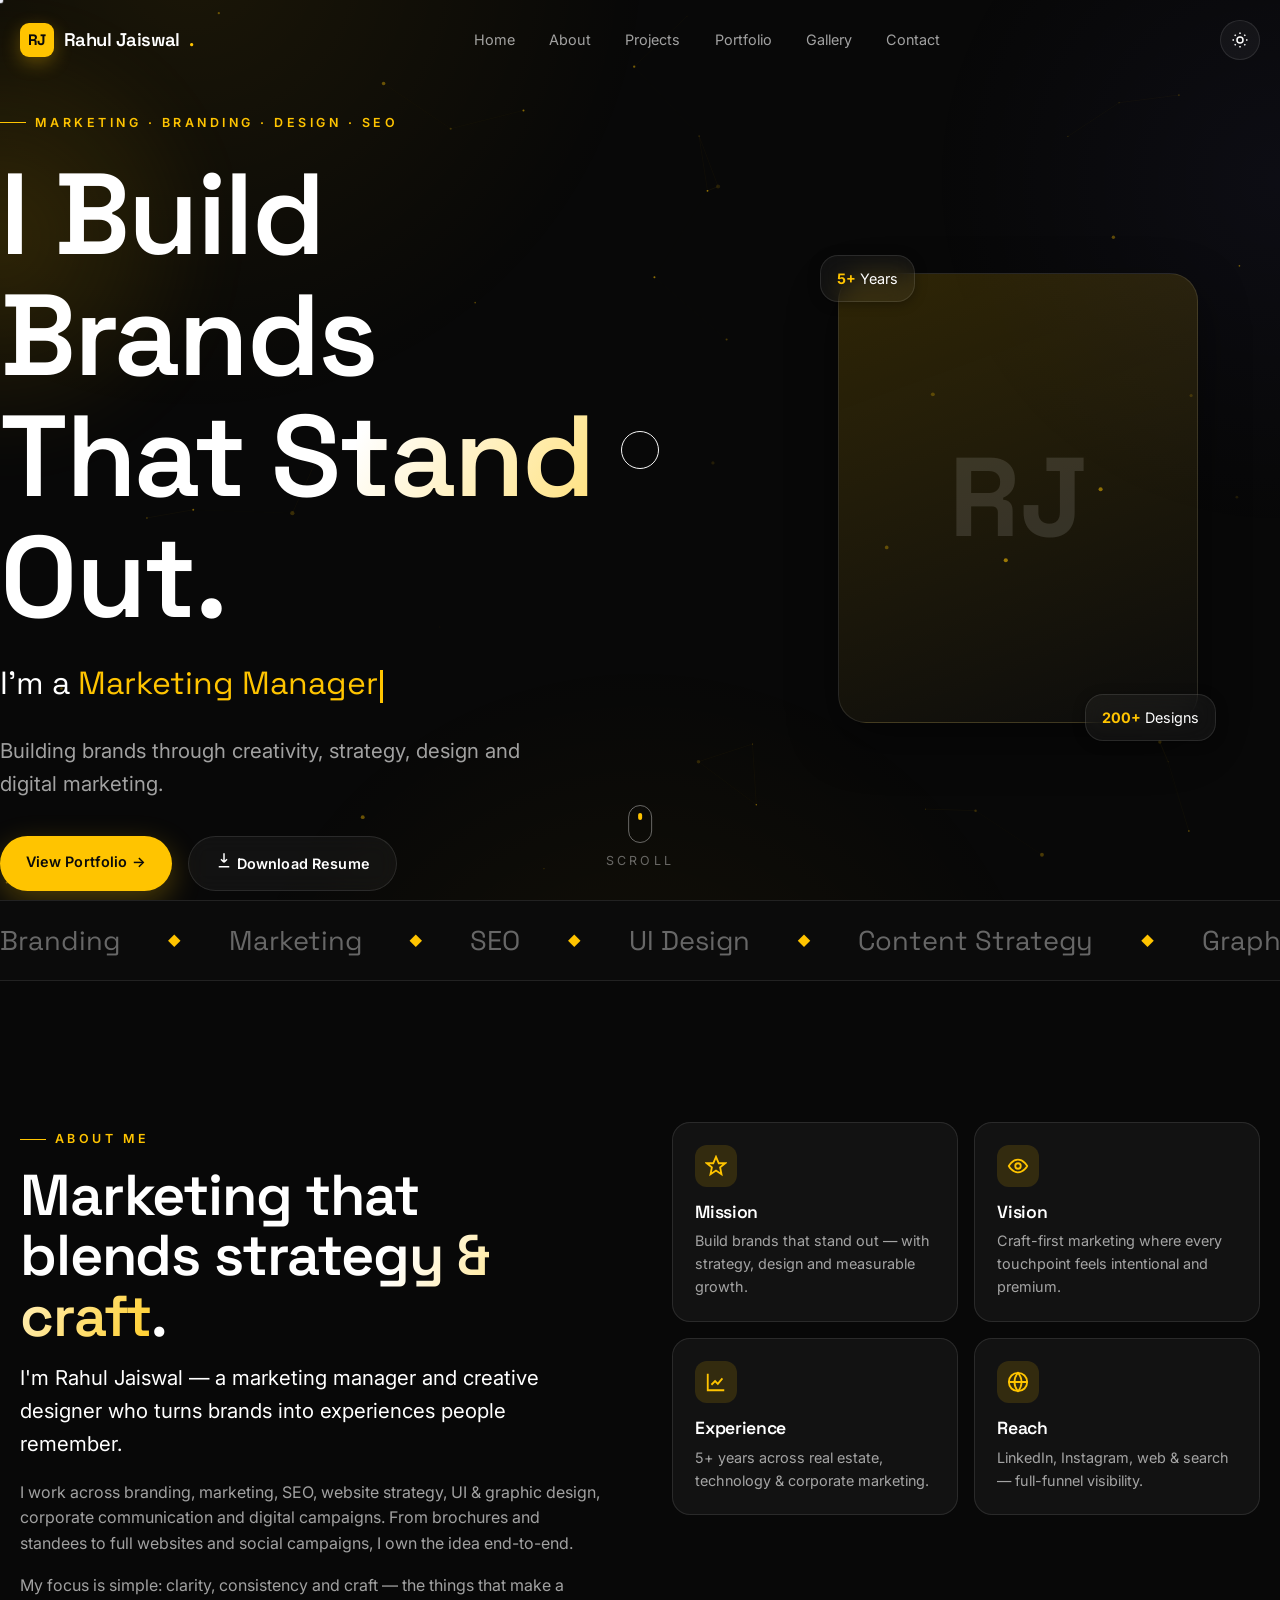
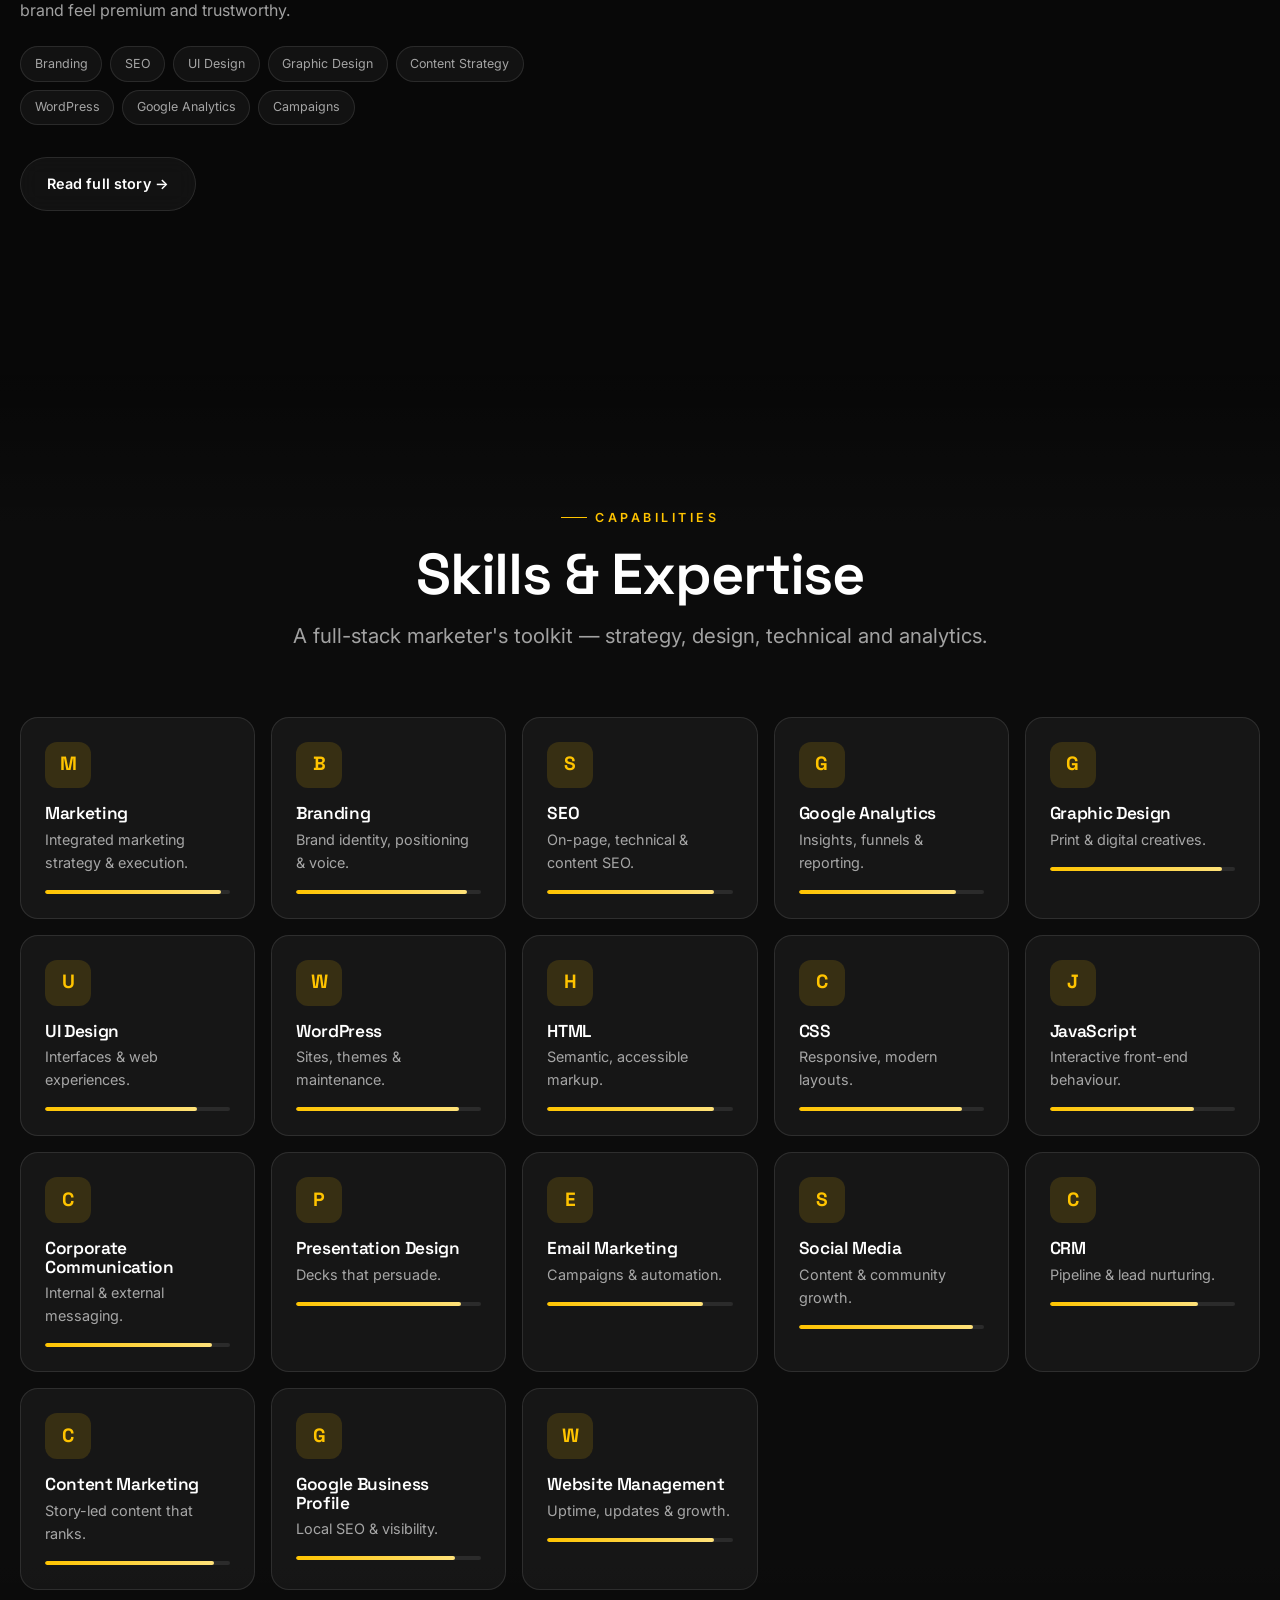
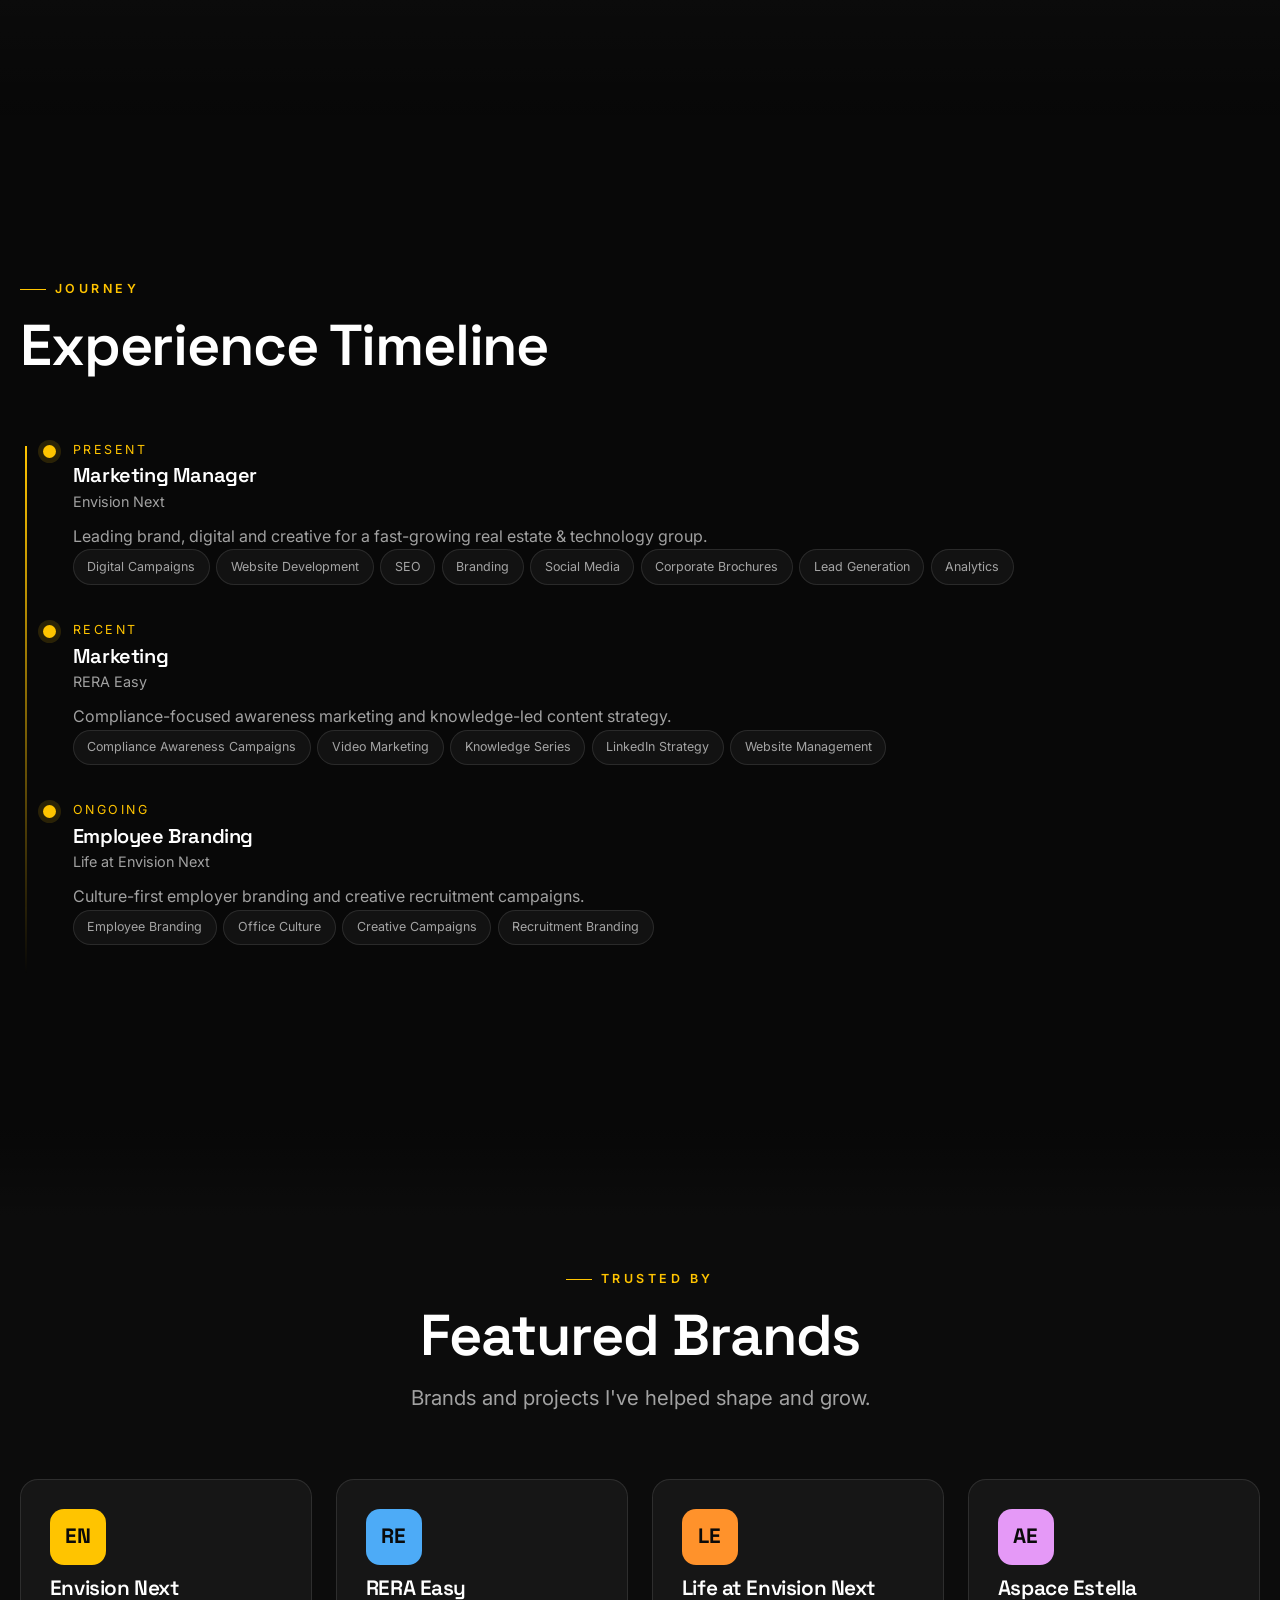
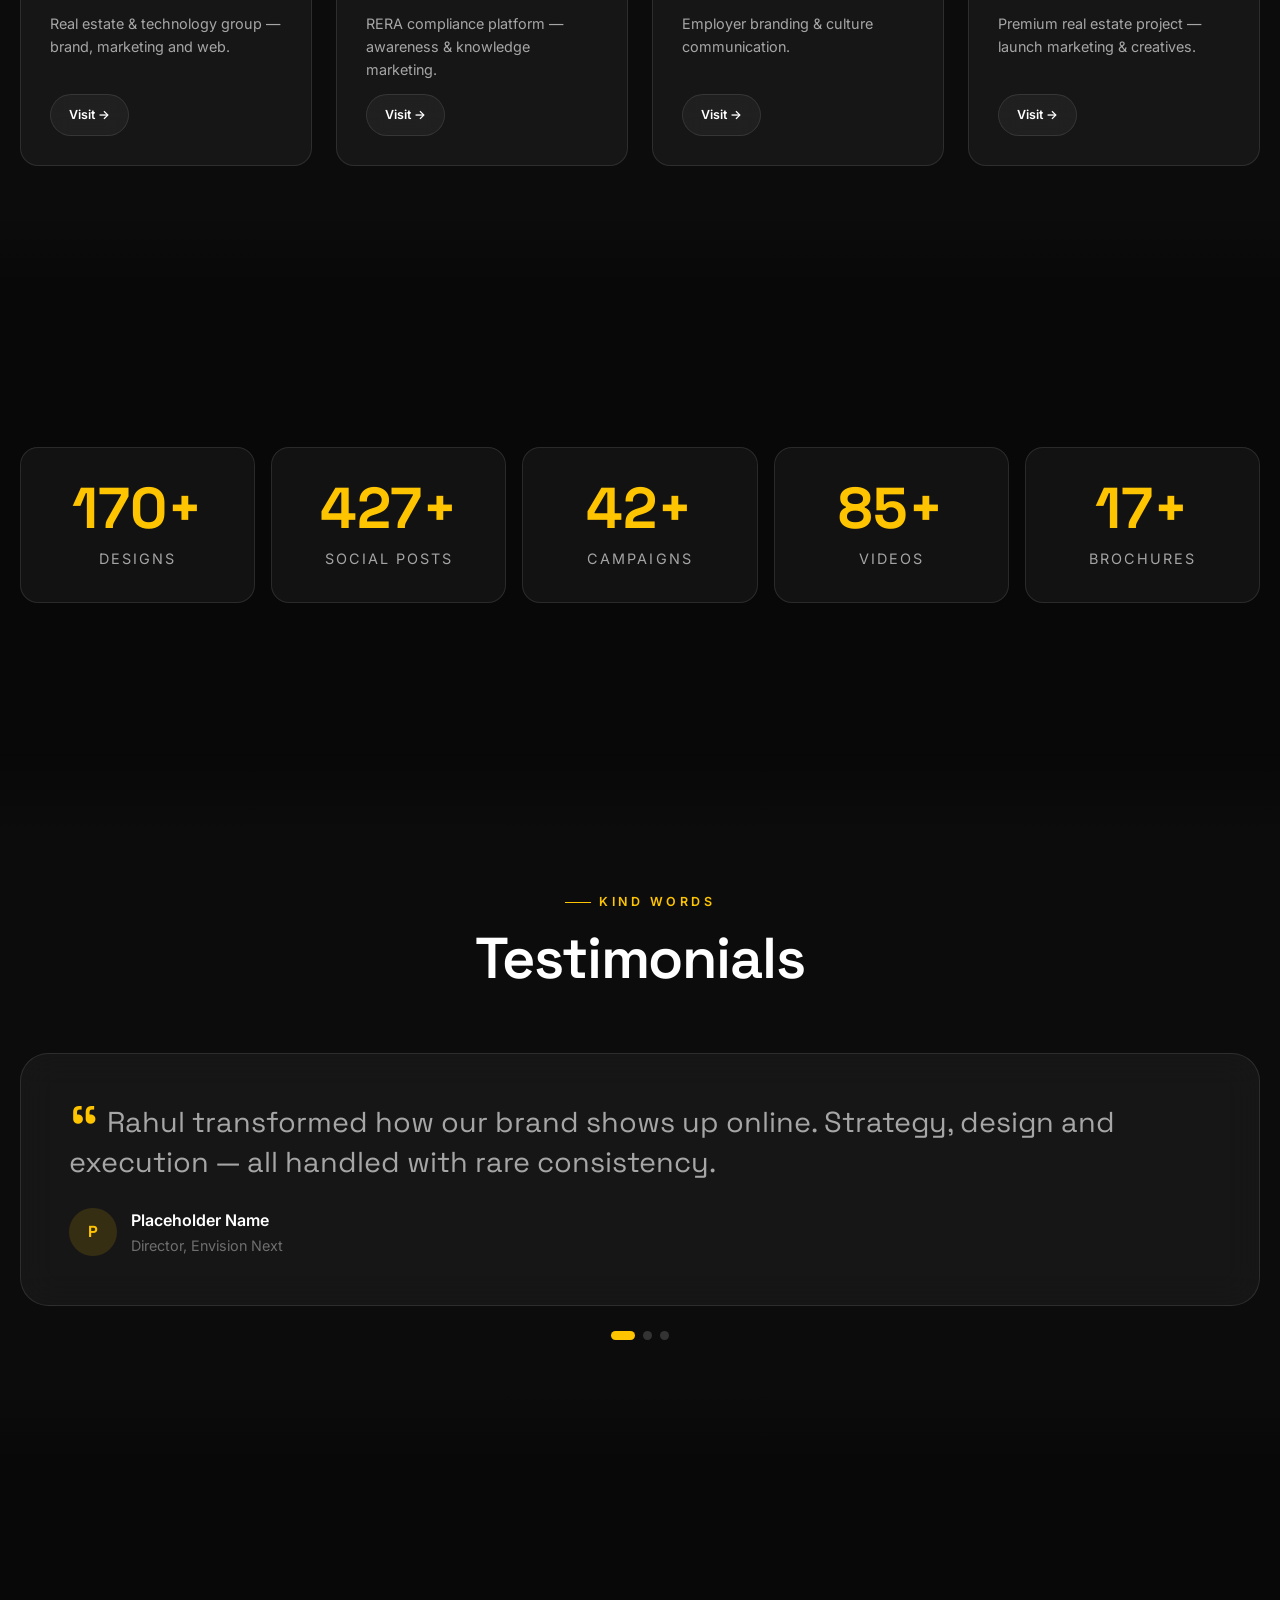
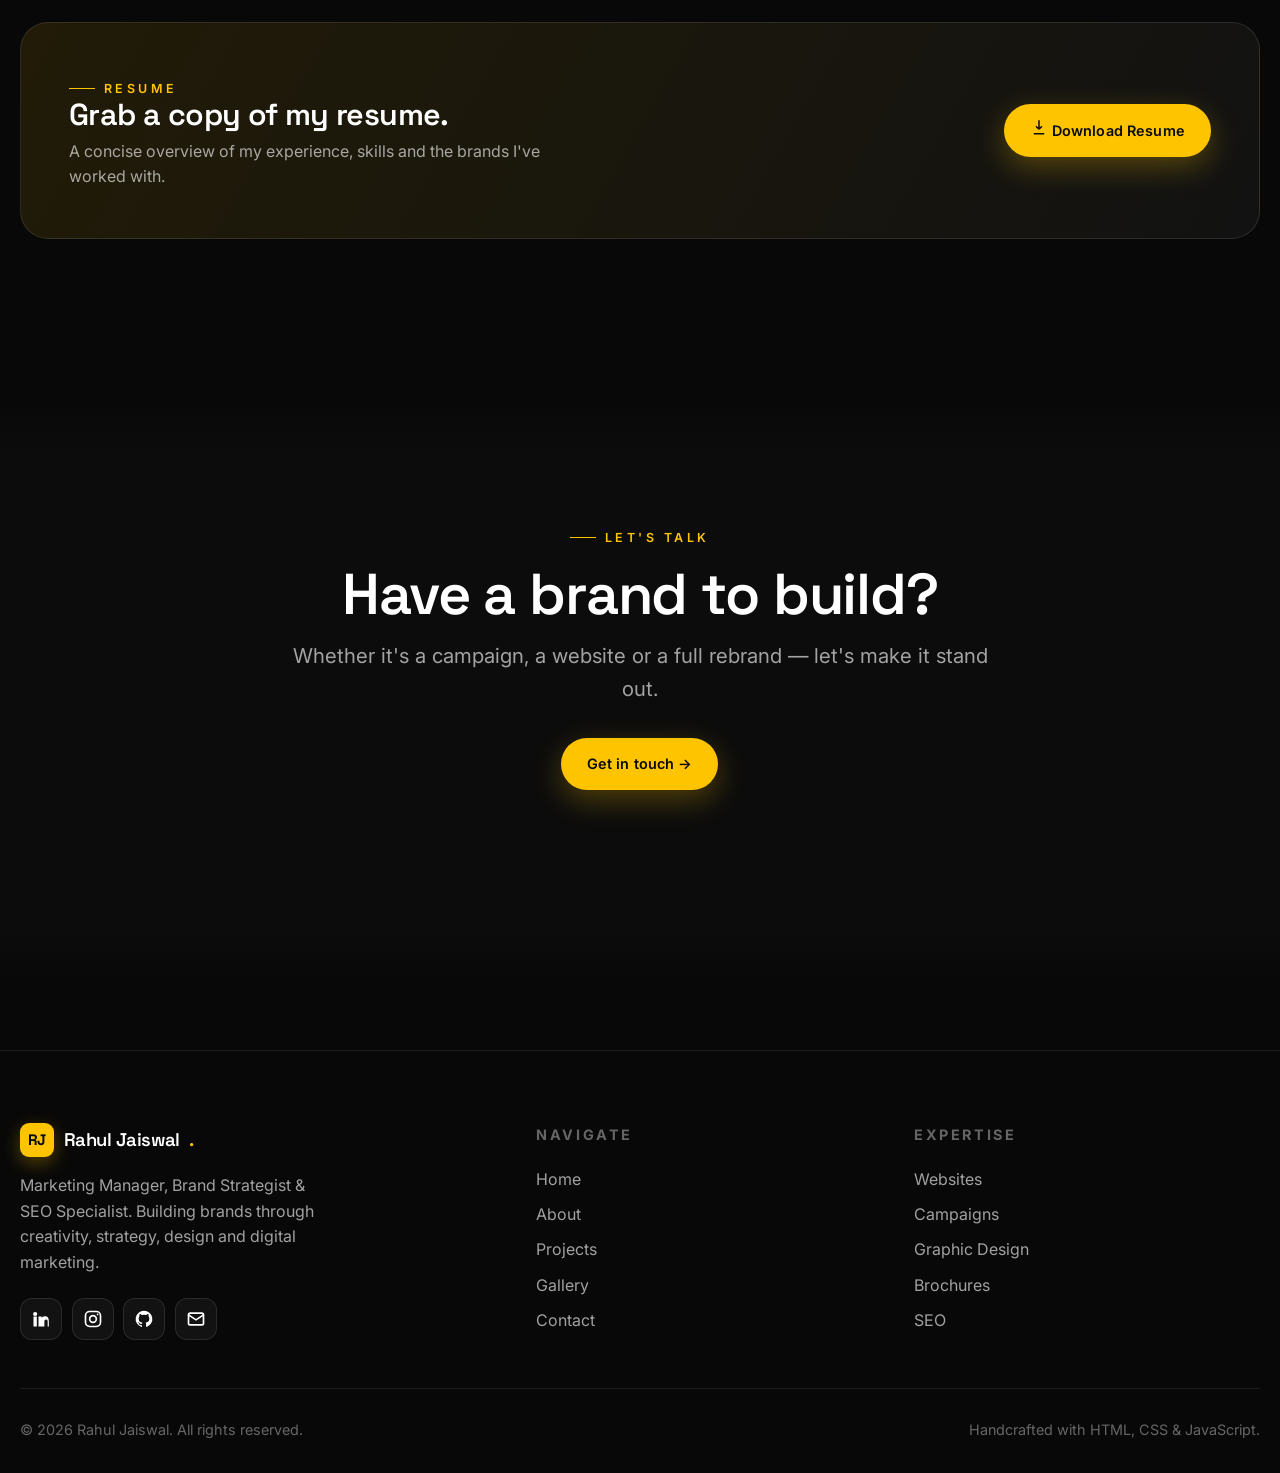
==== commit 38badcc0: "Make every text on the site editable from the admin panel - Move all hard-coded page copy (hero head" ====
--- a/index.html
+++ b/index.html
@@ -58,11 +58,11 @@
   }
   </script>
 </head>
-<body>
+<body data-page="home">
   <!-- ============ LOADER ============ -->
   <div class="loader" role="status" aria-label="Loading">
     <div class="loader__inner">
-      <div class="loader__logo">Rahul Jaiswal<span class="text-accent">.</span></div>
+      <div class="loader__logo"><span data-profile="name">Rahul Jaiswal</span><span class="text-accent">.</span></div>
       <div class="loader__bar"><span></span></div>
       <div class="loader__pct">0%</div>
     </div>
@@ -77,16 +77,16 @@
   <header class="nav" id="top">
     <nav class="nav__inner" aria-label="Primary">
       <a href="index.html" class="logo magnetic">
-        <span class="logo__mark">RJ</span>
-        Rahul Jaiswal<span class="logo__dot">.</span>
+        <span class="logo__mark" data-profile="initials">RJ</span>
+        <span data-profile="name">Rahul Jaiswal</span><span class="logo__dot">.</span>
       </a>
       <div class="nav__links">
-        <a class="nav__link active" href="index.html">Home</a>
-        <a class="nav__link" href="about.html">About</a>
-        <a class="nav__link" href="projects.html">Projects</a>
-        <a class="nav__link" href="projects.html#social">Portfolio</a>
-        <a class="nav__link" href="gallery.html">Gallery</a>
-        <a class="nav__link" href="contact.html">Contact</a>
+        <a class="nav__link active" href="index.html" data-content="nav.home">Home</a>
+        <a class="nav__link" href="about.html" data-content="nav.about">About</a>
+        <a class="nav__link" href="projects.html" data-content="nav.projects">Projects</a>
+        <a class="nav__link" href="projects.html#social" data-content="nav.portfolio">Portfolio</a>
+        <a class="nav__link" href="gallery.html" data-content="nav.gallery">Gallery</a>
+        <a class="nav__link" href="contact.html" data-content="nav.contact">Contact</a>
       </div>
       <div class="nav__right">
         <button class="theme-toggle" aria-label="Toggle light / dark theme">
@@ -100,12 +100,12 @@
 
   <!-- Mobile menu -->
   <div class="mobile-menu" role="dialog" aria-label="Mobile navigation">
-    <a href="index.html">Home</a>
-    <a href="about.html">About</a>
-    <a href="projects.html">Projects</a>
-    <a href="projects.html#social">Portfolio</a>
-    <a href="gallery.html">Gallery</a>
-    <a href="contact.html">Contact</a>
+    <a href="index.html" data-content="nav.home">Home</a>
+    <a href="about.html" data-content="nav.about">About</a>
+    <a href="projects.html" data-content="nav.projects">Projects</a>
+    <a href="projects.html#social" data-content="nav.portfolio">Portfolio</a>
+    <a href="gallery.html" data-content="nav.gallery">Gallery</a>
+    <a href="contact.html" data-content="nav.contact">Contact</a>
   </div>
 
   <main>
@@ -115,41 +115,41 @@
       <div class="hero__glow" aria-hidden="true"></div>
       <div class="container hero__inner">
         <div class="hero__content">
-          <p class="eyebrow hero__eyebrow">Marketing · Branding · Design · SEO</p>
+          <p class="eyebrow hero__eyebrow" data-content="home.hero.eyebrow">Marketing · Branding · Design · SEO</p>
           <h1 class="hero__title">
-            <span class="line"><span class="reveal in">I Build Brands</span></span>
-            <span class="line"><span class="gradient-text reveal in" data-delay="1">That Stand Out.</span></span>
+            <span class="line"><span class="reveal in" data-content="home.hero.titleLine1">I Build Brands</span></span>
+            <span class="line"><span class="gradient-text reveal in" data-delay="1" data-content="home.hero.titleLine2">That Stand Out.</span></span>
           </h1>
           <div class="hero__typed-wrap">
-            I'm a <span class="hero__typed"></span><span class="hero__typed-cursor" aria-hidden="true"></span>
+            <span data-content="home.hero.typedPrefix">I'm a</span> <span class="hero__typed"></span><span class="hero__typed-cursor" aria-hidden="true"></span>
           </div>
           <p class="hero__desc" data-profile="tagline">Building brands through creativity, strategy, design and digital marketing.</p>
           <div class="hero__cta">
-            <a href="projects.html" class="btn btn--primary magnetic">View Portfolio <span class="btn__arrow">→</span></a>
+            <a href="projects.html" class="btn btn--primary magnetic"><span data-content="home.hero.ctaPortfolio">View Portfolio</span> <span class="btn__arrow">→</span></a>
             <a href="assets/Rahul-Jaiswal-Resume.pdf" class="btn btn--ghost magnetic" download>
               <svg viewBox="0 0 24 24" fill="none" stroke="currentColor" stroke-width="2"><path d="M12 3v12m0 0l-4-4m4 4l4-4M5 21h14"/></svg>
-              Download Resume
+              <span data-content="home.hero.ctaResume">Download Resume</span>
             </a>
           </div>
         </div>
         <div class="hero__media reveal in" data-delay="2">
           <div class="hero__portrait tilt">
-            <div class="portrait-fallback">RJ</div>
+            <div class="portrait-fallback" data-profile="initials">RJ</div>
             <img src="assets/images/rahul-jaiswal.jpg" alt="Rahul Jaiswal" onload="this.style.opacity=1" style="opacity:0;transition:opacity .6s" onerror="this.remove()" />
           </div>
-          <div class="hero__badge hero__badge--1"><strong>5+</strong> Years</div>
-          <div class="hero__badge hero__badge--2"><strong>200+</strong> Designs</div>
+          <div class="hero__badge hero__badge--1"><strong data-content="home.hero.badge1Value">5+</strong> <span data-content="home.hero.badge1Label">Years</span></div>
+          <div class="hero__badge hero__badge--2"><strong data-content="home.hero.badge2Value">200+</strong> <span data-content="home.hero.badge2Label">Designs</span></div>
         </div>
       </div>
       <a href="#about" class="scroll-indicator" aria-label="Scroll down">
         <span class="mouse"></span>
-        Scroll
+        <span data-content="home.hero.scrollLabel">Scroll</span>
       </a>
     </section>
 
     <!-- Marquee -->
     <div class="marquee" aria-hidden="true">
-      <div class="marquee__track">
+      <div class="marquee__track" data-content-marquee="home.marquee">
         <span>Branding</span><span>Marketing</span><span>SEO</span><span>UI Design</span><span>Content Strategy</span><span>Graphic Design</span>
         <span>Branding</span><span>Marketing</span><span>SEO</span><span>UI Design</span><span>Content Strategy</span><span>Graphic Design</span>
       </div>
@@ -160,40 +160,40 @@
       <div class="container">
         <div class="about__grid">
           <div class="reveal">
-            <p class="eyebrow">About Me</p>
-            <h2 class="section__title">Marketing that blends <span class="gradient-text">strategy & craft</span>.</h2>
-            <p class="about__lead">I'm Rahul Jaiswal — a marketing manager and creative designer who turns brands into experiences people remember.</p>
-            <div class="about__text">
+            <p class="eyebrow" data-content="home.about.eyebrow">About Me</p>
+            <h2 class="section__title"><span data-content="home.about.title">Marketing that blends</span> <span class="gradient-text" data-content="home.about.titleAccent">strategy & craft</span><span data-content="home.about.titleEnd">.</span></h2>
+            <p class="about__lead" data-content="home.about.lead">I'm Rahul Jaiswal — a marketing manager and creative designer who turns brands into experiences people remember.</p>
+            <div class="about__text" data-content-paras="home.about.paragraphs">
               <p>I work across branding, marketing, SEO, website strategy, UI &amp; graphic design, corporate communication and digital campaigns. From brochures and standees to full websites and social campaigns, I own the idea end-to-end.</p>
               <p>My focus is simple: clarity, consistency and craft — the things that make a brand feel premium and trustworthy.</p>
             </div>
-            <div class="about__pills">
+            <div class="about__pills" data-content-pills="home.about.pills">
               <span class="pill">Branding</span><span class="pill">SEO</span><span class="pill">UI Design</span>
               <span class="pill">Graphic Design</span><span class="pill">Content Strategy</span><span class="pill">WordPress</span>
               <span class="pill">Google Analytics</span><span class="pill">Campaigns</span>
             </div>
-            <a href="about.html" class="btn btn--ghost magnetic mt-2">Read full story <span class="btn__arrow">→</span></a>
+            <a href="about.html" class="btn btn--ghost magnetic mt-2"><span data-content="home.about.button">Read full story</span> <span class="btn__arrow">→</span></a>
           </div>
           <div class="about__cards">
             <div class="mini-card reveal" data-delay="1">
               <div class="icon"><svg viewBox="0 0 24 24" fill="none" stroke="currentColor" stroke-width="2"><path d="M12 2l3 7h7l-5.5 4.5L18 21l-6-4-6 4 1.5-7.5L2 9h7z"/></svg></div>
-              <h4>Mission</h4>
-              <p>Build brands that stand out — with strategy, design and measurable growth.</p>
+              <h4 data-content="home.aboutCards.0.title">Mission</h4>
+              <p data-content="home.aboutCards.0.text">Build brands that stand out — with strategy, design and measurable growth.</p>
             </div>
             <div class="mini-card reveal" data-delay="2">
               <div class="icon"><svg viewBox="0 0 24 24" fill="none" stroke="currentColor" stroke-width="2"><circle cx="12" cy="12" r="3"/><path d="M2 12s3.5-7 10-7 10 7 10 7-3.5 7-10 7-10-7-10-7z"/></svg></div>
-              <h4>Vision</h4>
-              <p>Craft-first marketing where every touchpoint feels intentional and premium.</p>
+              <h4 data-content="home.aboutCards.1.title">Vision</h4>
+              <p data-content="home.aboutCards.1.text">Craft-first marketing where every touchpoint feels intentional and premium.</p>
             </div>
             <div class="mini-card reveal" data-delay="3">
               <div class="icon"><svg viewBox="0 0 24 24" fill="none" stroke="currentColor" stroke-width="2"><path d="M3 3v18h18"/><path d="M7 15l4-4 3 3 5-6"/></svg></div>
-              <h4>Experience</h4>
-              <p>5+ years across real estate, technology &amp; corporate marketing.</p>
+              <h4 data-content="home.aboutCards.2.title">Experience</h4>
+              <p data-content="home.aboutCards.2.text">5+ years across real estate, technology &amp; corporate marketing.</p>
             </div>
             <div class="mini-card reveal" data-delay="4">
               <div class="icon"><svg viewBox="0 0 24 24" fill="none" stroke="currentColor" stroke-width="2"><path d="M12 2a10 10 0 100 20 10 10 0 000-20z"/><path d="M2 12h20M12 2a15 15 0 010 20 15 15 0 010-20z"/></svg></div>
-              <h4>Reach</h4>
-              <p>LinkedIn, Instagram, web &amp; search — full-funnel visibility.</p>
+              <h4 data-content="home.aboutCards.3.title">Reach</h4>
+              <p data-content="home.aboutCards.3.text">LinkedIn, Instagram, web &amp; search — full-funnel visibility.</p>
             </div>
           </div>
         </div>
@@ -204,9 +204,9 @@
     <section class="section section--alt" id="skills">
       <div class="container">
         <div class="section__head center">
-          <p class="eyebrow">Capabilities</p>
-          <h2 class="section__title">Skills &amp; Expertise</h2>
-          <p class="section__lead">A full-stack marketer's toolkit — strategy, design, technical and analytics.</p>
+          <p class="eyebrow" data-content="home.skillsHead.eyebrow">Capabilities</p>
+          <h2 class="section__title" data-content="home.skillsHead.title">Skills &amp; Expertise</h2>
+          <p class="section__lead" data-content="home.skillsHead.lead">A full-stack marketer's toolkit — strategy, design, technical and analytics.</p>
         </div>
         <div class="skills__grid" data-render="skills"></div>
       </div>
@@ -216,8 +216,8 @@
     <section class="section" id="experience">
       <div class="container">
         <div class="section__head">
-          <p class="eyebrow">Journey</p>
-          <h2 class="section__title">Experience Timeline</h2>
+          <p class="eyebrow" data-content="home.experienceHead.eyebrow">Journey</p>
+          <h2 class="section__title" data-content="home.experienceHead.title">Experience Timeline</h2>
         </div>
         <div class="timeline" data-render="experience"></div>
       </div>
@@ -227,9 +227,9 @@
     <section class="section section--alt" id="brands">
       <div class="container">
         <div class="section__head center">
-          <p class="eyebrow">Trusted By</p>
-          <h2 class="section__title">Featured Brands</h2>
-          <p class="section__lead">Brands and projects I've helped shape and grow.</p>
+          <p class="eyebrow" data-content="home.brandsHead.eyebrow">Trusted By</p>
+          <h2 class="section__title" data-content="home.brandsHead.title">Featured Brands</h2>
+          <p class="section__lead" data-content="home.brandsHead.lead">Brands and projects I've helped shape and grow.</p>
         </div>
         <div class="grid grid-4" data-render="brands"></div>
       </div>
@@ -246,8 +246,8 @@
     <section class="section section--alt" id="testimonials">
       <div class="container">
         <div class="section__head center">
-          <p class="eyebrow">Kind Words</p>
-          <h2 class="section__title">Testimonials</h2>
+          <p class="eyebrow" data-content="home.testimonialsHead.eyebrow">Kind Words</p>
+          <h2 class="section__title" data-content="home.testimonialsHead.title">Testimonials</h2>
         </div>
         <div class="testi" data-testimonials>
           <div class="testi__track"></div>
@@ -261,13 +261,13 @@
       <div class="container">
         <div class="resume-card reveal">
           <div>
-            <p class="eyebrow">Resume</p>
-            <h3>Grab a copy of my resume.</h3>
-            <p>A concise overview of my experience, skills and the brands I've worked with.</p>
+            <p class="eyebrow" data-content="home.resumeCta.eyebrow">Resume</p>
+            <h3 data-content="home.resumeCta.title">Grab a copy of my resume.</h3>
+            <p data-content="home.resumeCta.text">A concise overview of my experience, skills and the brands I've worked with.</p>
           </div>
           <a href="assets/Rahul-Jaiswal-Resume.pdf" class="btn btn--primary magnetic" download>
             <svg viewBox="0 0 24 24" fill="none" stroke="currentColor" stroke-width="2"><path d="M12 3v12m0 0l-4-4m4 4l4-4M5 21h14"/></svg>
-            Download Resume
+            <span data-content="home.resumeCta.button">Download Resume</span>
           </a>
         </div>
       </div>
@@ -277,10 +277,10 @@
     <section class="section section--alt" id="contact">
       <div class="container">
         <div class="section__head center">
-          <p class="eyebrow">Let's Talk</p>
-          <h2 class="section__title">Have a brand to build?</h2>
-          <p class="section__lead">Whether it's a campaign, a website or a full rebrand — let's make it stand out.</p>
-          <a href="contact.html" class="btn btn--primary magnetic mt-2">Get in touch <span class="btn__arrow">→</span></a>
+          <p class="eyebrow" data-content="home.contactCta.eyebrow">Let's Talk</p>
+          <h2 class="section__title" data-content="home.contactCta.title">Have a brand to build?</h2>
+          <p class="section__lead" data-content="home.contactCta.lead">Whether it's a campaign, a website or a full rebrand — let's make it stand out.</p>
+          <a href="contact.html" class="btn btn--primary magnetic mt-2"><span data-content="home.contactCta.button">Get in touch</span> <span class="btn__arrow">→</span></a>
         </div>
       </div>
     </section>
@@ -291,8 +291,8 @@
     <div class="container">
       <div class="footer__top">
         <div class="footer__brand">
-          <a href="index.html" class="logo"><span class="logo__mark">RJ</span>Rahul Jaiswal<span class="logo__dot">.</span></a>
-          <p>Marketing Manager, Brand Strategist &amp; SEO Specialist. Building brands through creativity, strategy, design and digital marketing.</p>
+          <a href="index.html" class="logo"><span class="logo__mark" data-profile="initials">RJ</span><span data-profile="name">Rahul Jaiswal</span><span class="logo__dot">.</span></a>
+          <p data-content="footer.text">Marketing Manager, Brand Strategist &amp; SEO Specialist. Building brands through creativity, strategy, design and digital marketing.</p>
           <div class="footer__socials">
             <a class="social-btn" data-social="linkedin" href="#" target="_blank" rel="noopener" aria-label="LinkedIn"><svg viewBox="0 0 24 24" fill="currentColor"><path d="M4.98 3.5a2.5 2.5 0 11-.02 5 2.5 2.5 0 01.02-5zM3 9h4v12H3zM9 9h3.8v1.7h.05c.53-1 1.83-2.05 3.77-2.05 4.03 0 4.78 2.65 4.78 6.1V21H20v-5.5c0-1.3-.02-3-1.83-3-1.83 0-2.1 1.43-2.1 2.9V21H9z"/></svg></a>
             <a class="social-btn" data-social="instagram" href="#" target="_blank" rel="noopener" aria-label="Instagram"><svg viewBox="0 0 24 24" fill="none" stroke="currentColor" stroke-width="2"><rect x="3" y="3" width="18" height="18" rx="5"/><circle cx="12" cy="12" r="4"/><circle cx="17.5" cy="6.5" r="1" fill="currentColor" stroke="none"/></svg></a>
@@ -301,25 +301,25 @@
           </div>
         </div>
         <div class="footer__col">
-          <h5>Navigate</h5>
-          <a href="index.html">Home</a>
-          <a href="about.html">About</a>
-          <a href="projects.html">Projects</a>
-          <a href="gallery.html">Gallery</a>
-          <a href="contact.html">Contact</a>
+          <h5 data-content="footer.navigateTitle">Navigate</h5>
+          <a href="index.html" data-content="nav.home">Home</a>
+          <a href="about.html" data-content="nav.about">About</a>
+          <a href="projects.html" data-content="nav.projects">Projects</a>
+          <a href="gallery.html" data-content="nav.gallery">Gallery</a>
+          <a href="contact.html" data-content="nav.contact">Contact</a>
         </div>
         <div class="footer__col">
-          <h5>Expertise</h5>
-          <a href="projects.html">Websites</a>
-          <a href="projects.html#campaigns">Campaigns</a>
-          <a href="gallery.html">Graphic Design</a>
-          <a href="gallery.html#brochures">Brochures</a>
-          <a href="projects.html#seo">SEO</a>
+          <h5 data-content="footer.expertiseTitle">Expertise</h5>
+          <a href="projects.html" data-content="footer.quick.websites">Websites</a>
+          <a href="projects.html#campaigns" data-content="footer.quick.campaigns">Campaigns</a>
+          <a href="gallery.html" data-content="footer.quick.graphicDesign">Graphic Design</a>
+          <a href="gallery.html#brochures" data-content="footer.quick.brochures">Brochures</a>
+          <a href="projects.html#seo" data-content="footer.quick.seo">SEO</a>
         </div>
       </div>
       <div class="footer__bottom">
-        <span>© <span data-year>2026</span> Rahul Jaiswal. All rights reserved.</span>
-        <span>Handcrafted with HTML, CSS &amp; JavaScript.</span>
+        <span>© <span data-year>2026</span> <span data-content="footer.copyright">Rahul Jaiswal. All rights reserved.</span></span>
+        <span data-content="footer.credit">Handcrafted with HTML, CSS &amp; JavaScript.</span>
       </div>
     </div>
   </footer>
--- a/assets/css/style.css
+++ b/assets/css/style.css
@@ -465,6 +465,16 @@
 .lightbox__nav.prev { left: -4rem; }
 .lightbox__nav.next { right: -4rem; }
 
+/* Video modal player */
+.video-card { cursor: pointer; }
+.vmodal { position: fixed; inset: 0; z-index: 260; background: rgba(4,4,4,0.94); backdrop-filter: blur(12px); display: grid; place-items: center; opacity: 0; visibility: hidden; transition: opacity .35s; padding: 1.2rem; }
+.vmodal.open { opacity: 1; visibility: visible; }
+.vmodal__inner { position: relative; width: min(94vw, 1000px); }
+.vmodal__stage { position: relative; width: 100%; aspect-ratio: 16/9; background: #000; border-radius: var(--r-md); overflow: hidden; box-shadow: var(--shadow-md); }
+.vmodal__stage iframe, .vmodal__stage video { position: absolute; inset: 0; width: 100%; height: 100%; border: 0; }
+.vmodal__close { position: absolute; top: -3.2rem; right: 0; background: var(--glass-bg); border: 1px solid var(--glass-border); border-radius: 50%; width: 46px; height: 46px; font-size: 1.6rem; line-height: 1; color: #fff; display: grid; place-items: center; transition: background .3s; }
+.vmodal__close:hover { background: var(--accent); color: #000; }
+
 /* ============ 16. BROCHURES / PDF ============ */
 .brochure-card { }
 .brochure-card .card__media { aspect-ratio: 3/4; background: linear-gradient(160deg, rgba(255,196,0,0.14), rgba(255,255,255,0.02)); }
